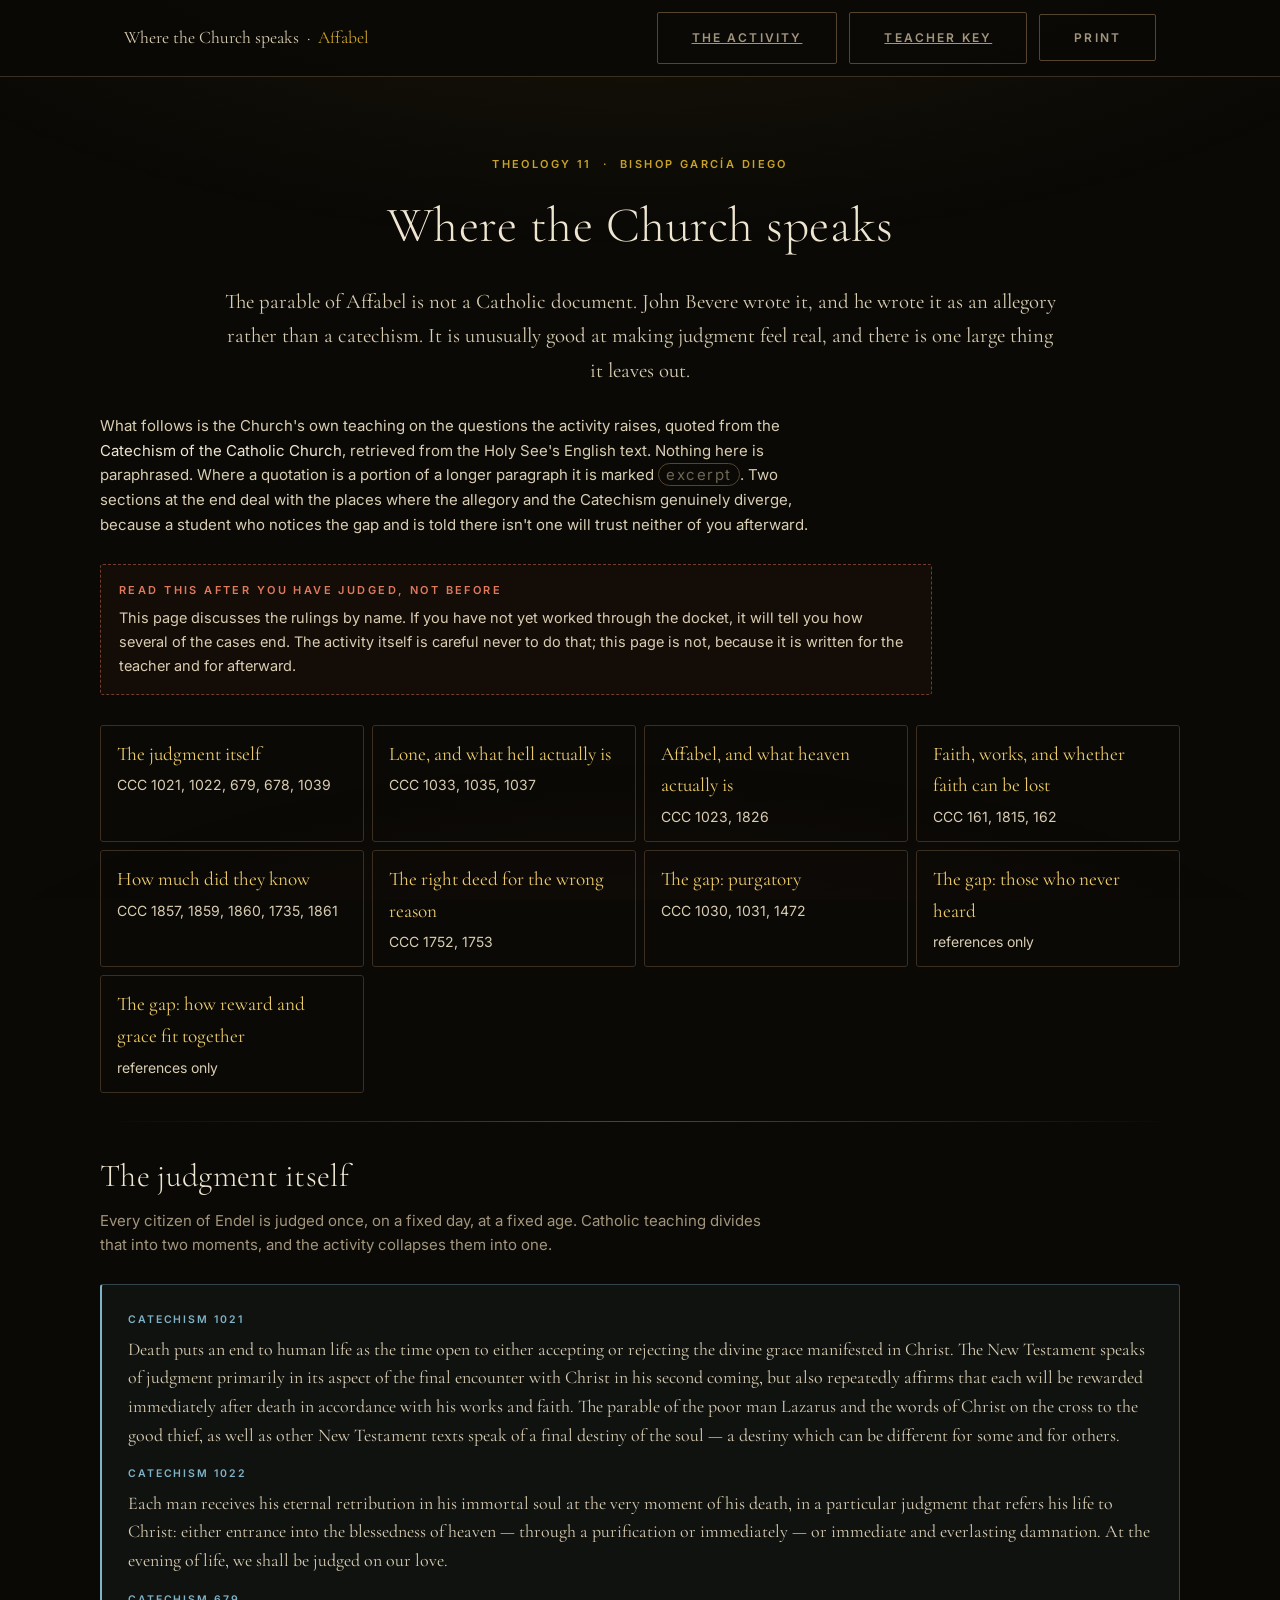
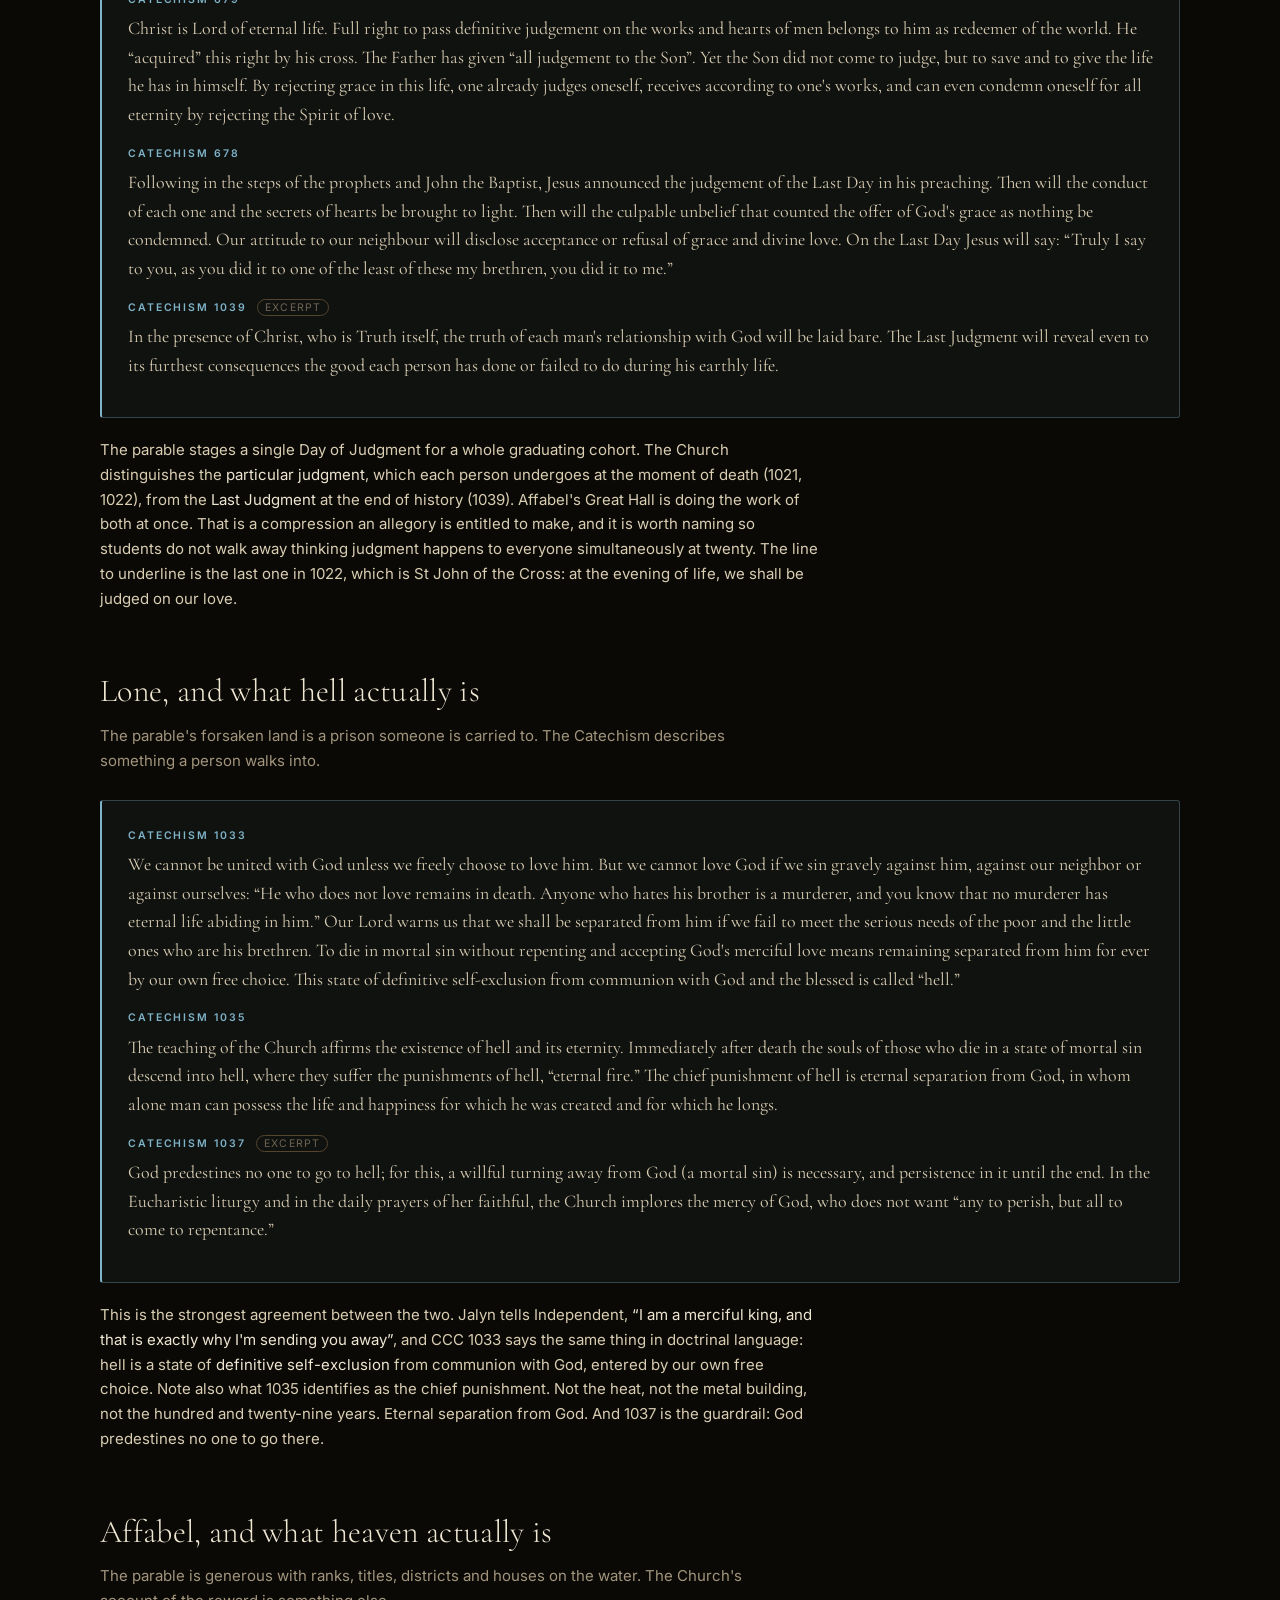
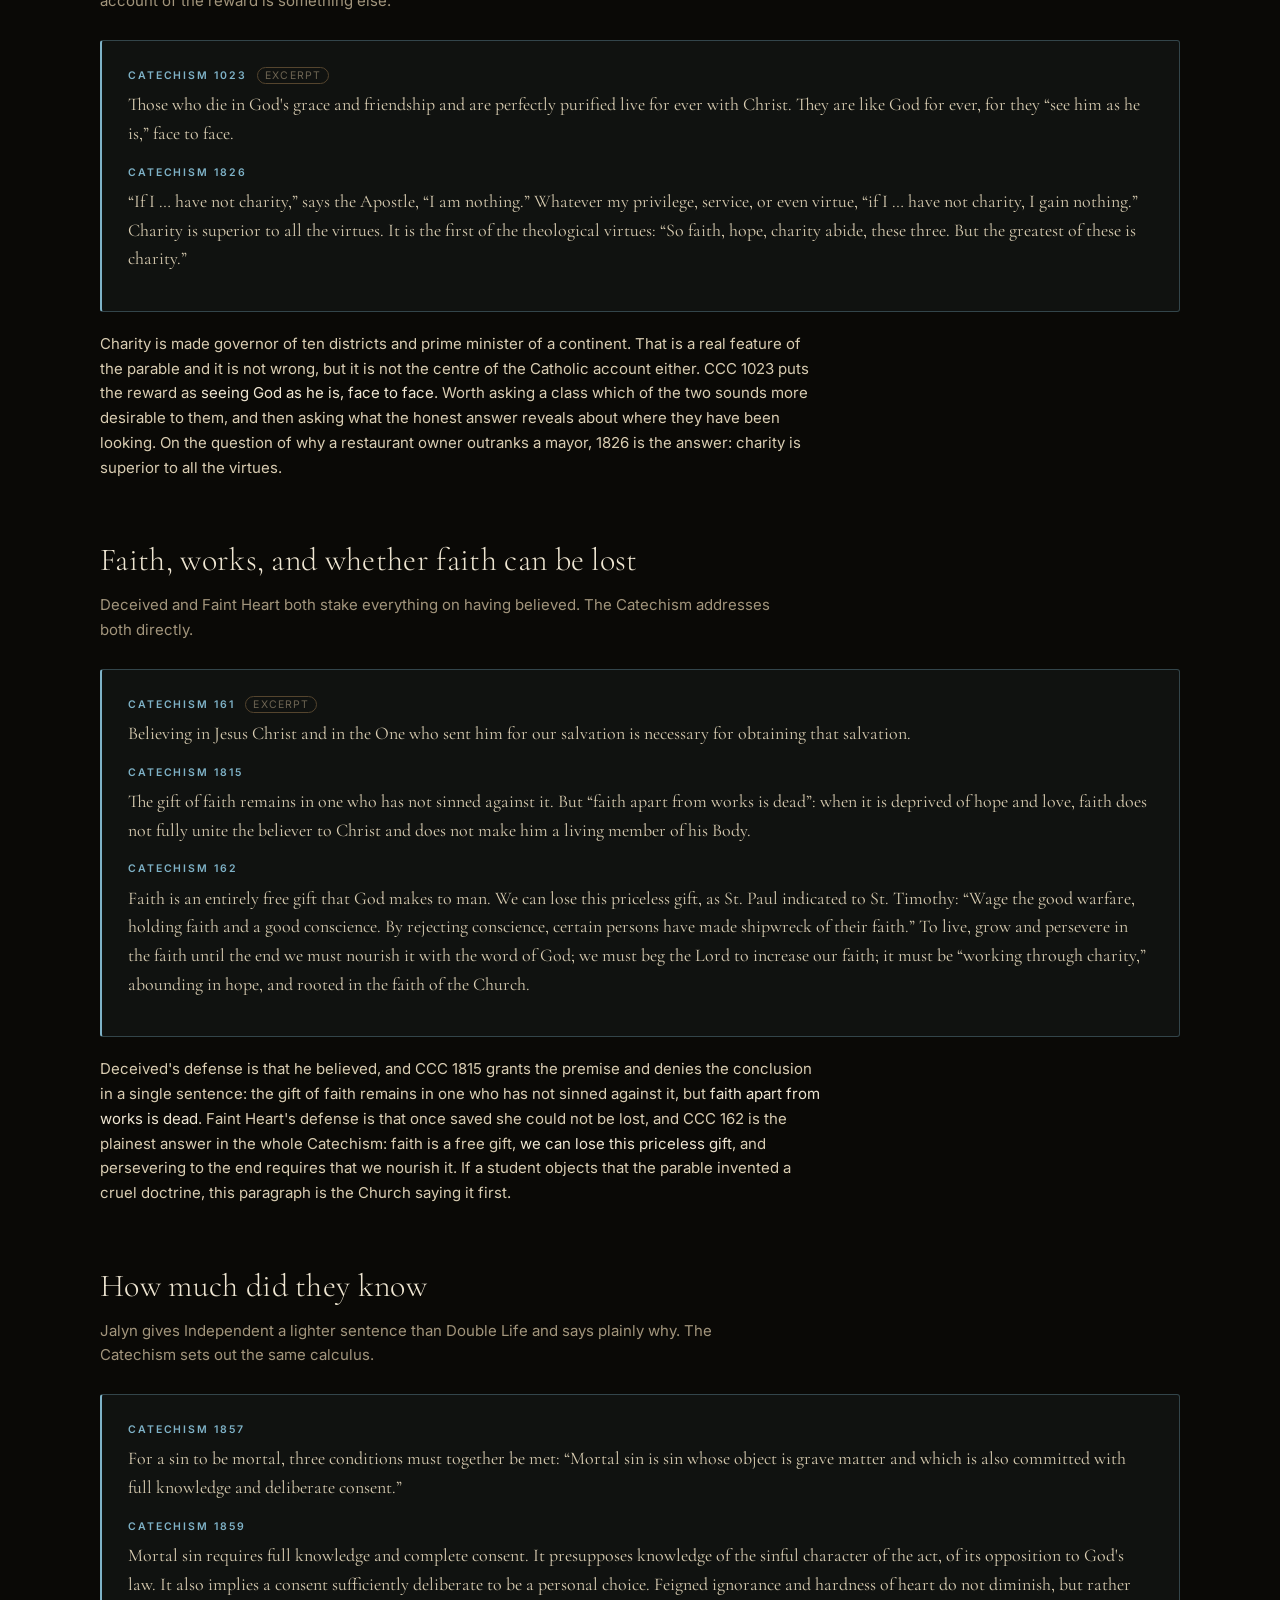
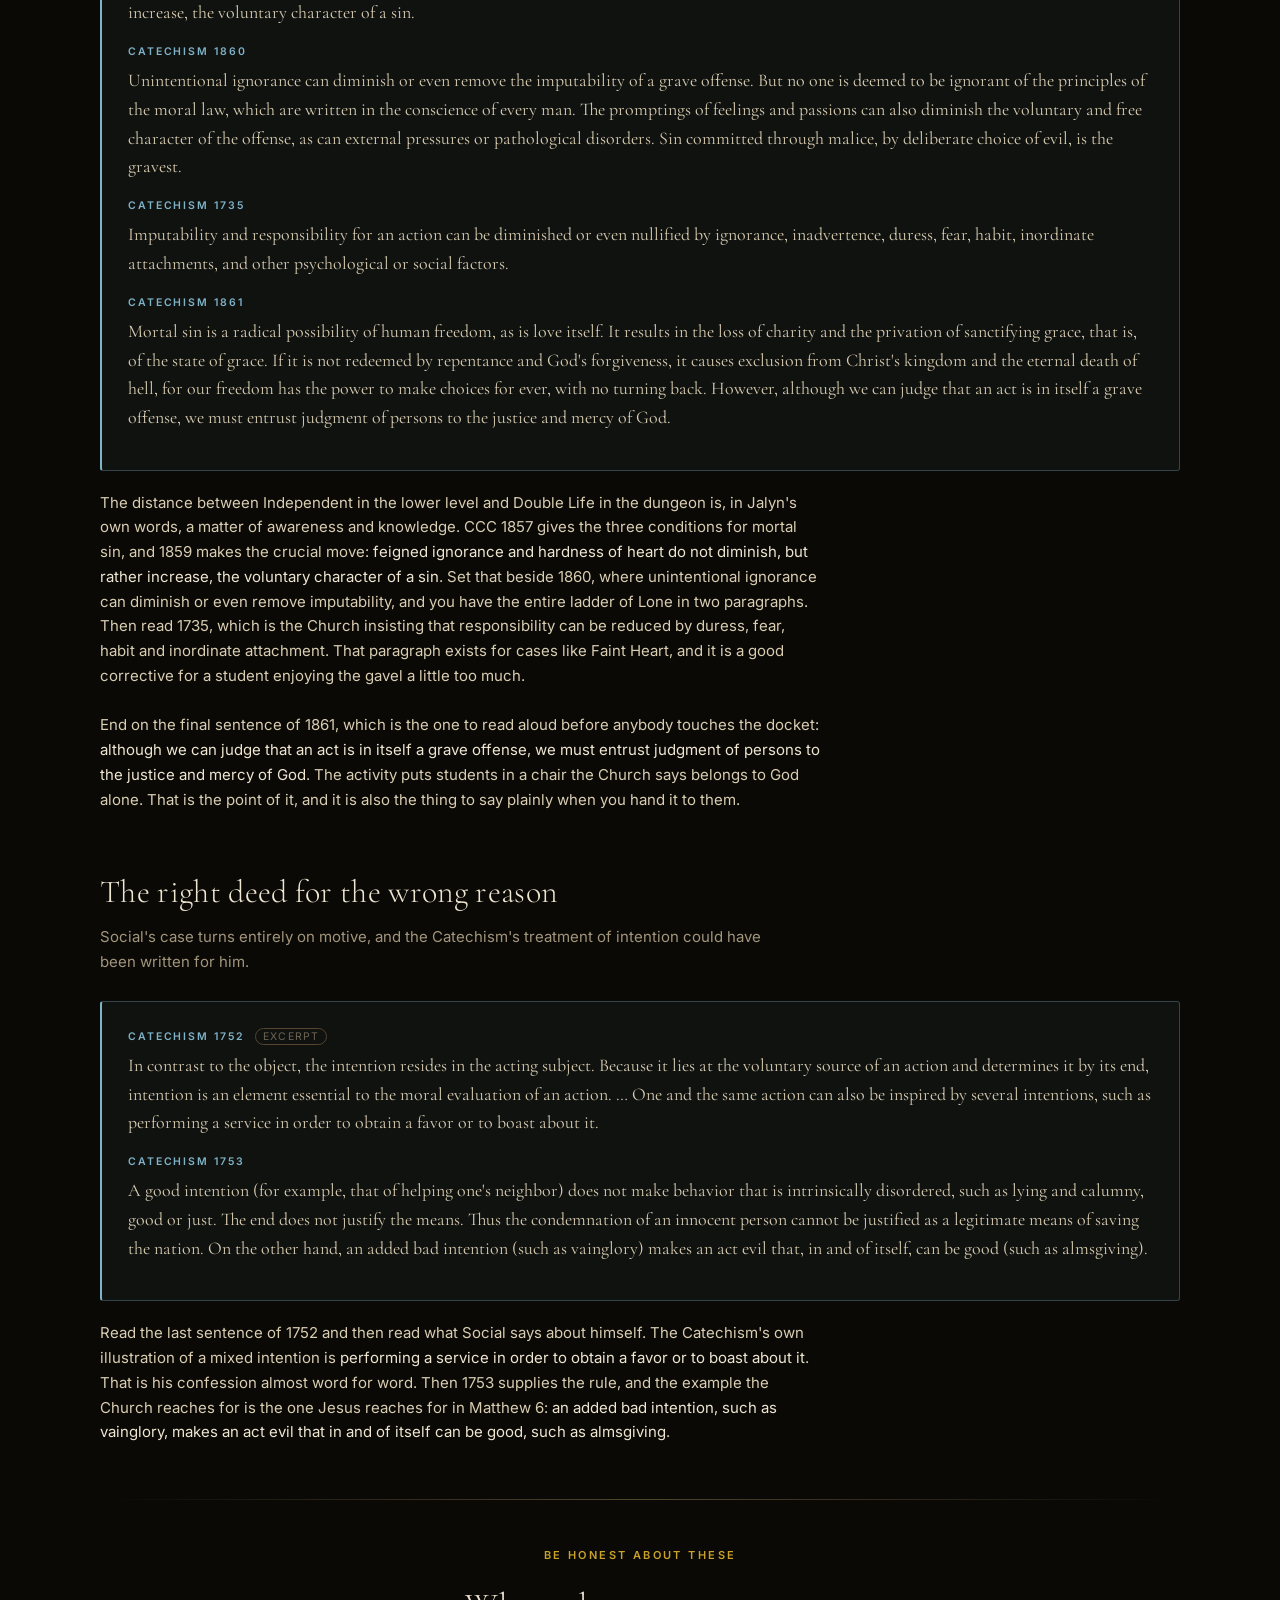
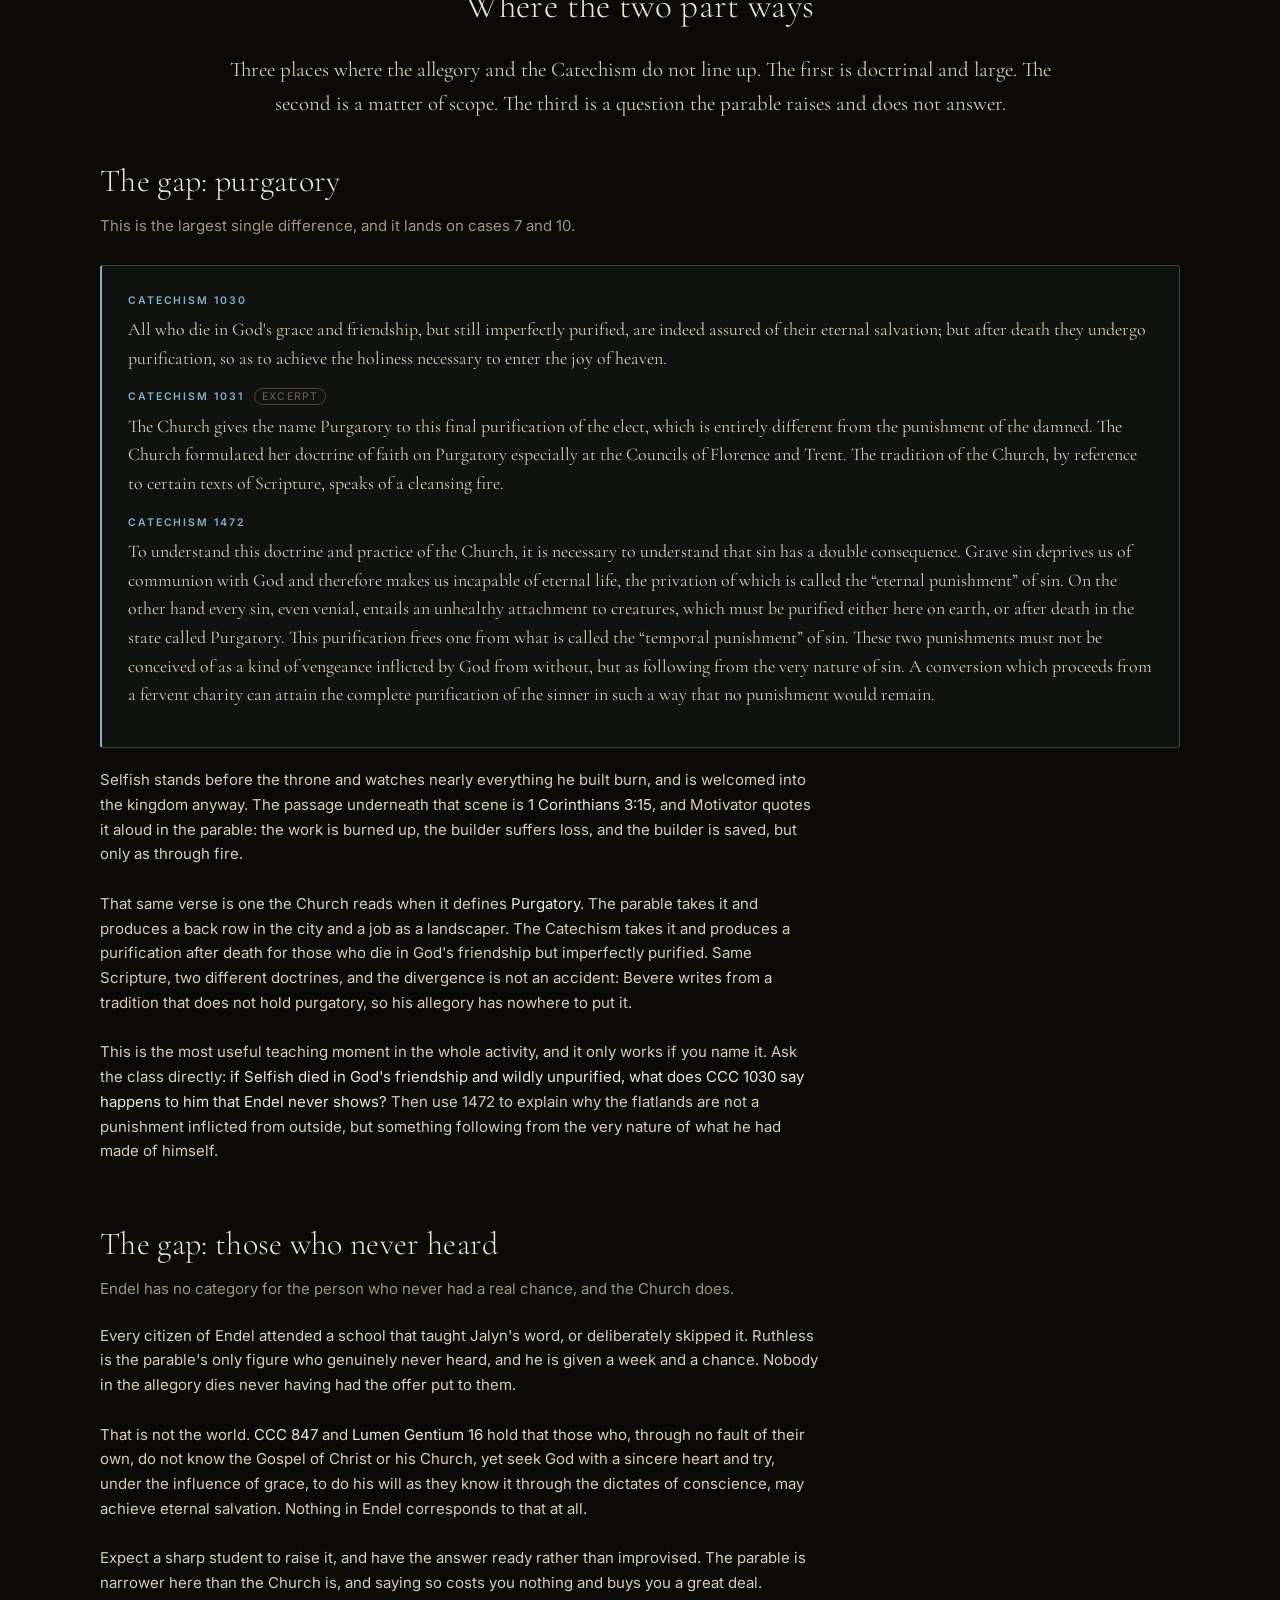
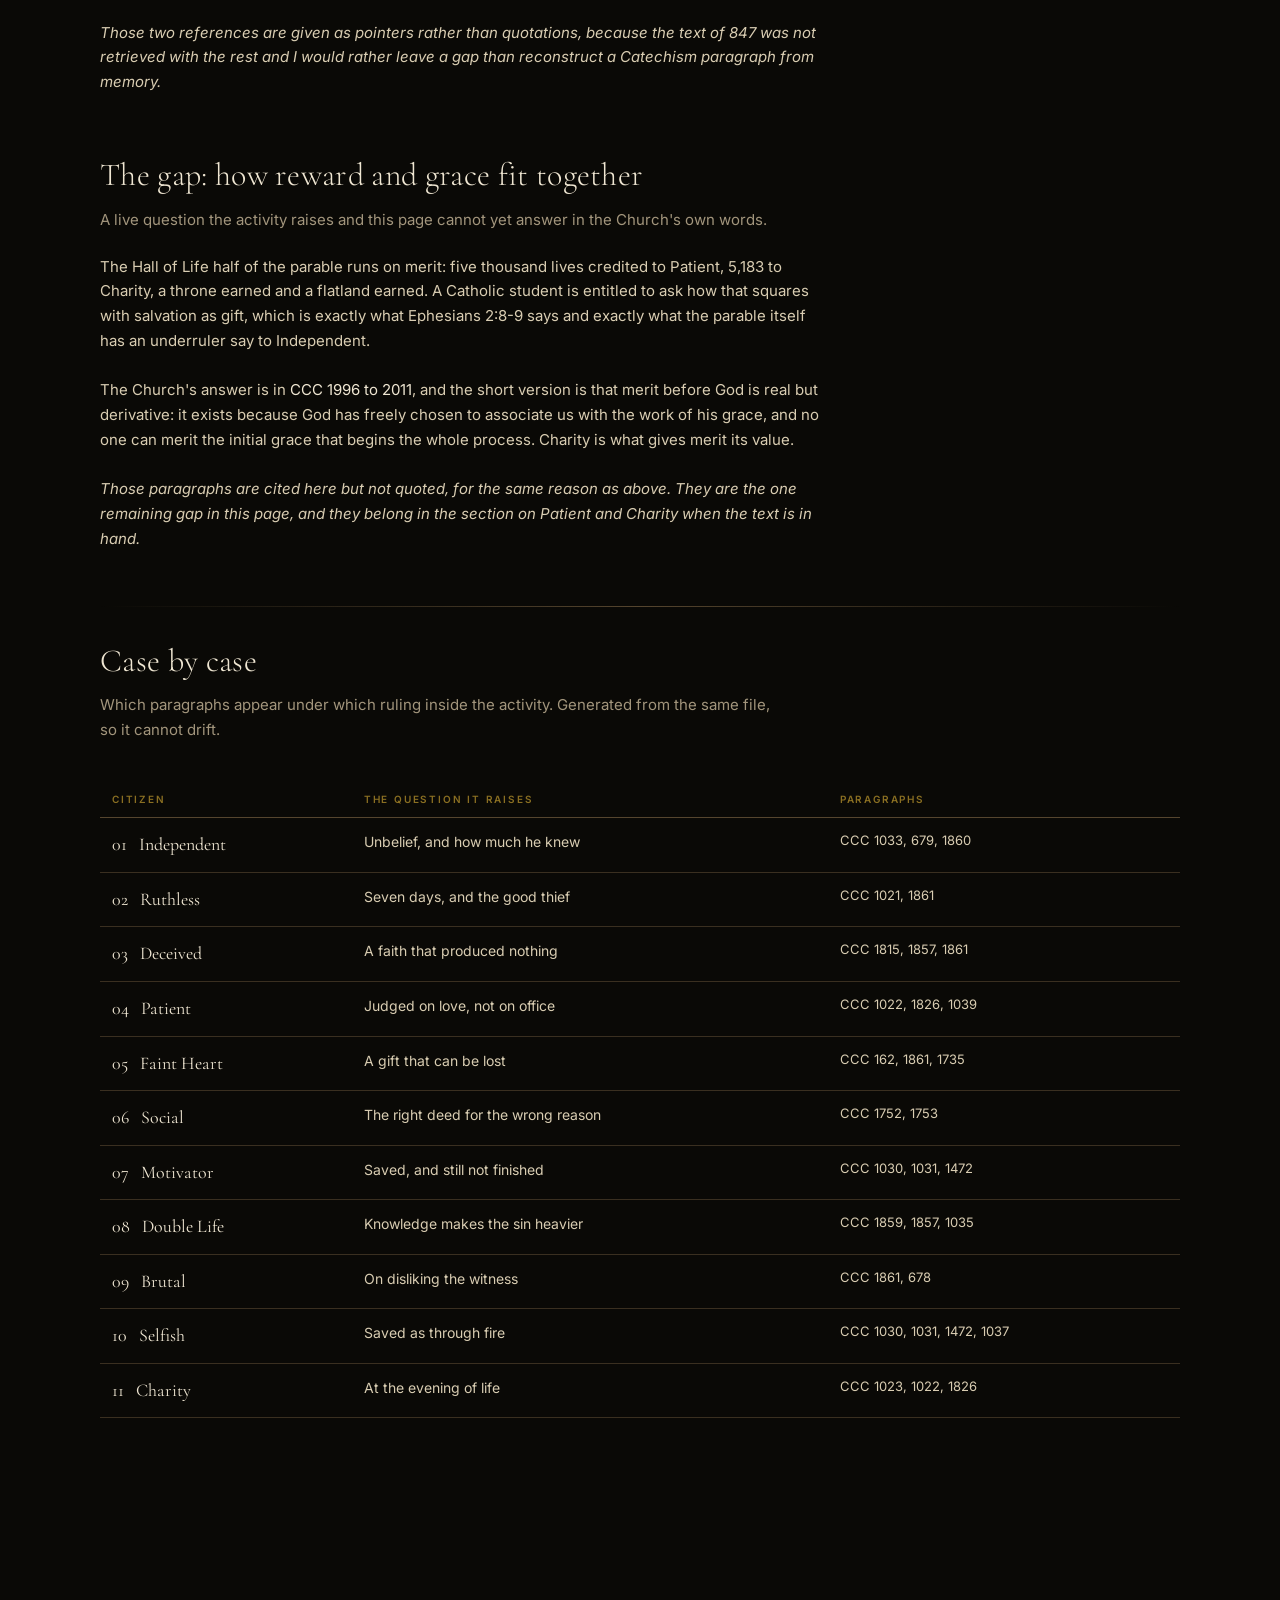
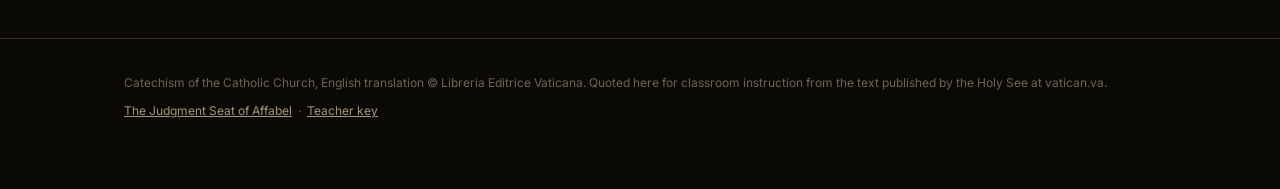
==== catechism.html @ 3813467d "Add the Catechism apparatus, close every forward leak, and cut each text pool to what governs the ca" ====
<!DOCTYPE html>
<html lang="en">
<head>
<meta charset="utf-8">
<meta name="viewport" content="width=device-width, initial-scale=1">
<title>Where the Church Speaks · Affabel</title>
<meta name="description" content="The Catechism of the Catholic Church alongside the parable of the Kingdom of Affabel, including the places where the two do not line up.">
<meta name="color-scheme" content="dark">
<link rel="preconnect" href="https://fonts.googleapis.com">
<link rel="preconnect" href="https://fonts.gstatic.com" crossorigin>
<link href="https://fonts.googleapis.com/css2?family=Cormorant+Garamond:ital,wght@0,300;0,400;0,500;1,300;1,400&family=Inter:wght@400;600&display=swap" rel="stylesheet">
<link rel="stylesheet" href="assets/styles.css">
<link rel="icon" href="data:image/svg+xml,<svg xmlns='http://www.w3.org/2000/svg' viewBox='0 0 100 100'><text y='.9em' font-size='90'>&#9878;</text></svg>">
<style>
  .screen { display: block; }
  .doc { margin-bottom: 54px; scroll-margin-top: 96px; }
  .doc > h3 { font-size: 2rem; margin: 0 0 6px; }
  .doc > .sub { color: var(--muted); font-size: 15px; margin: 0 0 22px; max-width: 46em; }
  .toc { display: grid; gap: 8px; grid-template-columns: repeat(auto-fit, minmax(230px, 1fr)); margin: 30px 0 0; }
  .toc a { display: block; padding: 13px 16px; border: 1px solid var(--edge); border-radius: 3px;
    color: var(--parchment-2); text-decoration: none; font-size: 14px; transition: border-color .2s, color .2s; }
  .toc a:hover { border-color: var(--gold-dim); color: var(--parchment); }
  .toc a b { display: block; font-family: var(--serif); font-size: 1.2rem; font-weight: 400;
    color: var(--gold-lit); margin-bottom: 3px; }
  .gloss { font-size: 15px; color: var(--parchment-2); max-width: 48em; margin: 0 0 18px; }
  .gloss b { color: var(--parchment); font-weight: 400; }
  .maps { width:100%; border-collapse: collapse; margin-top: 16px; font-size: 14px; }
  .maps th { text-align:left; font-size:10px; letter-spacing:.18em; text-transform:uppercase;
    color: var(--gold-dim); font-weight:600; padding:10px 12px; border-bottom:1px solid var(--edge-2); }
  .maps td { padding:12px; border-bottom:1px solid var(--edge); color:var(--parchment-2); vertical-align:top; }
  .maps td:first-child { font-family:var(--serif); font-size:1.12rem; color:var(--parchment); white-space:nowrap; }
  @media print {
    .topbar, .toc { display:none !important; }
    .ccc, .ccc-tension, .maps td, .maps th { border-color:#999 !important; background:#fff !important; }
    .ccc-para p, .ccc-note, .gloss, .maps td, h2, h3, .doc > h3 { color:#000 !important; }
  }
</style>
</head>
<body>

<section class="screen active">
  <div class="topbar"><div class="wrap">
    <span class="topbar-title">Where the Church speaks &nbsp;·&nbsp; <b>Affabel</b></span>
    <div class="btn-row">
      <a class="btn btn-ghost" href="index.html">The activity</a>
      <a class="btn btn-ghost" href="teacher.html">Teacher key</a>
      <button class="btn btn-ghost" onclick="window.print()">Print</button>
    </div>
  </div></div>

  <div class="wrap pad">

    <div class="section-head">
      <span class="eyebrow">Theology 11 &nbsp;·&nbsp; Bishop García Diego</span>
      <h2>Where the Church speaks</h2>
    </div>

    <p class="lede">
      The parable of Affabel is not a Catholic document. John Bevere wrote it, and he wrote it
      as an allegory rather than a catechism. It is unusually good at making judgment feel real,
      and there is one large thing it leaves out.
    </p>

    <p class="gloss" style="margin-top:26px">
      What follows is the Church's own teaching on the questions the activity raises, quoted
      from the <b>Catechism of the Catholic Church</b>, retrieved from the Holy See's English
      text. Nothing here is paraphrased. Where a quotation is a portion of a longer paragraph it
      is marked <span class="ccc-ex" style="margin:0">excerpt</span>. Two sections at the end deal
      with the places where the allegory and the Catechism genuinely diverge, because a student
      who notices the gap and is told there isn't one will trust neither of you afterward.
    </p>

    <div class="ccc-tension" style="margin:26px 0 0;max-width:52em">
      <span class="eyebrow">Read this after you have judged, not before</span>
      <p>This page discusses the rulings by name. If you have not yet worked through the docket,
      it will tell you how several of the cases end. The activity itself is careful never to do
      that; this page is not, because it is written for the teacher and for afterward.</p>
    </div>

    <div class="toc" id="toc"></div>

    <hr class="rule">
    <div id="body"></div>

  </div>
</section>

<footer class="foot">
  <div class="wrap">
    <p>Catechism of the Catholic Church, English translation &copy; Libreria Editrice Vaticana.
       Quoted here for classroom instruction from the text published by the Holy See at vatican.va.</p>
    <p><a href="index.html">The Judgment Seat of Affabel</a> &nbsp;·&nbsp; <a href="teacher.html">Teacher key</a></p>
  </div>
</footer>

<script src="assets/data.js"></script>
<script src="assets/cases.js"></script>
<script src="assets/magisterium.js"></script>
<script>
(function () {

  const SECTIONS = [
    { id: "judgment", title: "The judgment itself",
      sub: "Every citizen of Endel is judged once, on a fixed day, at a fixed age. Catholic teaching divides that into two moments, and the activity collapses them into one.",
      cites: ["1021", "1022", "679", "678", "1039"],
      gloss: "The parable stages a single Day of Judgment for a whole graduating cohort. The Church distinguishes the <b>particular judgment</b>, which each person undergoes at the moment of death (1021, 1022), from the <b>Last Judgment</b> at the end of history (1039). Affabel's Great Hall is doing the work of both at once. That is a compression an allegory is entitled to make, and it is worth naming so students do not walk away thinking judgment happens to everyone simultaneously at twenty. The line to underline is the last one in 1022, which is St John of the Cross: at the evening of life, we shall be judged on our love." },

    { id: "hell", title: "Lone, and what hell actually is",
      sub: "The parable's forsaken land is a prison someone is carried to. The Catechism describes something a person walks into.",
      cites: ["1033", "1035", "1037"],
      gloss: "This is the strongest agreement between the two. Jalyn tells Independent, <b>“I am a merciful king, and that is exactly why I'm sending you away”</b>, and CCC 1033 says the same thing in doctrinal language: hell is a state of <b>definitive self-exclusion</b> from communion with God, entered by our own free choice. Note also what 1035 identifies as the chief punishment. Not the heat, not the metal building, not the hundred and twenty-nine years. Eternal separation from God. And 1037 is the guardrail: God predestines no one to go there." },

    { id: "heaven", title: "Affabel, and what heaven actually is",
      sub: "The parable is generous with ranks, titles, districts and houses on the water. The Church's account of the reward is something else.",
      cites: ["1023", "1826"],
      gloss: "Charity is made governor of ten districts and prime minister of a continent. That is a real feature of the parable and it is not wrong, but it is not the centre of the Catholic account either. CCC 1023 puts the reward as <b>seeing God as he is, face to face</b>. Worth asking a class which of the two sounds more desirable to them, and then asking what the honest answer reveals about where they have been looking. On the question of why a restaurant owner outranks a mayor, 1826 is the answer: charity is superior to all the virtues." },

    { id: "faith", title: "Faith, works, and whether faith can be lost",
      sub: "Deceived and Faint Heart both stake everything on having believed. The Catechism addresses both directly.",
      cites: ["161", "1815", "162"],
      gloss: "Deceived's defense is that he believed, and CCC 1815 grants the premise and denies the conclusion in a single sentence: the gift of faith remains in one who has not sinned against it, but <b>faith apart from works is dead</b>. Faint Heart's defense is that once saved she could not be lost, and CCC 162 is the plainest answer in the whole Catechism: faith is a free gift, <b>we can lose this priceless gift</b>, and persevering to the end requires that we nourish it. If a student objects that the parable invented a cruel doctrine, this paragraph is the Church saying it first." },

    { id: "culpability", title: "How much did they know",
      sub: "Jalyn gives Independent a lighter sentence than Double Life and says plainly why. The Catechism sets out the same calculus.",
      cites: ["1857", "1859", "1860", "1735", "1861"],
      gloss: "The distance between Independent in the lower level and Double Life in the dungeon is, in Jalyn's own words, a matter of awareness and knowledge. CCC 1857 gives the three conditions for mortal sin, and 1859 makes the crucial move: <b>feigned ignorance and hardness of heart do not diminish, but rather increase, the voluntary character of a sin</b>. Set that beside 1860, where unintentional ignorance can diminish or even remove imputability, and you have the entire ladder of Lone in two paragraphs. Then read 1735, which is the Church insisting that responsibility can be reduced by duress, fear, habit and inordinate attachment. That paragraph exists for cases like Faint Heart, and it is a good corrective for a student enjoying the gavel a little too much.<br><br>End on the final sentence of 1861, which is the one to read aloud before anybody touches the docket: <b>although we can judge that an act is in itself a grave offense, we must entrust judgment of persons to the justice and mercy of God</b>. The activity puts students in a chair the Church says belongs to God alone. That is the point of it, and it is also the thing to say plainly when you hand it to them." },

    { id: "motive", title: "The right deed for the wrong reason",
      sub: "Social's case turns entirely on motive, and the Catechism's treatment of intention could have been written for him.",
      cites: ["1752", "1753"],
      gloss: "Read the last sentence of 1752 and then read what Social says about himself. The Catechism's own illustration of a mixed intention is <b>performing a service in order to obtain a favor or to boast about it</b>. That is his confession almost word for word. Then 1753 supplies the rule, and the example the Church reaches for is the one Jesus reaches for in Matthew 6: <b>an added bad intention, such as vainglory, makes an act evil that in and of itself can be good, such as almsgiving</b>." }
  ];

  const GAPS = [
    { id: "purgatory", title: "The gap: purgatory",
      sub: "This is the largest single difference, and it lands on cases 7 and 10.",
      cites: ["1030", "1031", "1472"],
      gloss: "Selfish stands before the throne and watches nearly everything he built burn, and is welcomed into the kingdom anyway. The passage underneath that scene is <b>1 Corinthians 3:15</b>, and Motivator quotes it aloud in the parable: the work is burned up, the builder suffers loss, and the builder is saved, but only as through fire.<br><br>That same verse is one the Church reads when it defines <b>Purgatory</b>. The parable takes it and produces a back row in the city and a job as a landscaper. The Catechism takes it and produces a purification after death for those who die in God's friendship but imperfectly purified. Same Scripture, two different doctrines, and the divergence is not an accident: Bevere writes from a tradition that does not hold purgatory, so his allegory has nowhere to put it.<br><br>This is the most useful teaching moment in the whole activity, and it only works if you name it. Ask the class directly: <b>if Selfish died in God's friendship and wildly unpurified, what does CCC 1030 say happens to him that Endel never shows?</b> Then use 1472 to explain why the flatlands are not a punishment inflicted from outside, but something following from the very nature of what he had made of himself." },

    { id: "ignorance", title: "The gap: those who never heard",
      sub: "Endel has no category for the person who never had a real chance, and the Church does.",
      cites: [],
      gloss: "Every citizen of Endel attended a school that taught Jalyn's word, or deliberately skipped it. Ruthless is the parable's only figure who genuinely never heard, and he is given a week and a chance. Nobody in the allegory dies never having had the offer put to them.<br><br>That is not the world. <b>CCC 847</b> and <b>Lumen Gentium 16</b> hold that those who, through no fault of their own, do not know the Gospel of Christ or his Church, yet seek God with a sincere heart and try, under the influence of grace, to do his will as they know it through the dictates of conscience, may achieve eternal salvation. Nothing in Endel corresponds to that at all.<br><br>Expect a sharp student to raise it, and have the answer ready rather than improvised. The parable is narrower here than the Church is, and saying so costs you nothing and buys you a great deal.<br><br><i>Those two references are given as pointers rather than quotations, because the text of 847 was not retrieved with the rest and I would rather leave a gap than reconstruct a Catechism paragraph from memory.</i>" },

    { id: "merit", title: "The gap: how reward and grace fit together",
      sub: "A live question the activity raises and this page cannot yet answer in the Church's own words.",
      cites: [],
      gloss: "The Hall of Life half of the parable runs on merit: five thousand lives credited to Patient, 5,183 to Charity, a throne earned and a flatland earned. A Catholic student is entitled to ask how that squares with salvation as gift, which is exactly what Ephesians 2:8-9 says and exactly what the parable itself has an underruler say to Independent.<br><br>The Church's answer is in <b>CCC 1996 to 2011</b>, and the short version is that merit before God is real but derivative: it exists because God has freely chosen to associate us with the work of his grace, and no one can merit the initial grace that begins the whole process. Charity is what gives merit its value.<br><br><i>Those paragraphs are cited here but not quoted, for the same reason as above. They are the one remaining gap in this page, and they belong in the section on Patient and Charity when the text is in hand.</i>" }
  ];

  function render(list) {
    return list.map(sec => {
      const paras = sec.cites.map(n => {
        const p = CCC[n];
        if (!p) return "";
        return `<div class="ccc-para">
          <div class="ccc-ref">Catechism ${n}${p.excerpt ? ' <span class="ccc-ex">excerpt</span>' : ""}</div>
          <p>${p.text}</p>
        </div>`;
      }).join("");
      return `<div class="doc" id="${sec.id}">
        <h3>${sec.title}</h3>
        <p class="sub">${sec.sub}</p>
        ${paras ? `<div class="ccc">${paras}</div>` : ""}
        <p class="gloss" style="margin-top:20px">${sec.gloss}</p>
      </div>`;
    }).join("");
  }

  const ALL = SECTIONS.concat(GAPS);
  document.getElementById("body").innerHTML =
    render(SECTIONS) +
    `<hr class="rule">
     <div class="section-head" style="margin:40px 0 10px">
       <span class="eyebrow">Be honest about these</span>
       <h2 style="font-size:2.2rem">Where the two part ways</h2>
     </div>
     <p class="lede" style="margin-bottom:34px">Three places where the allegory and the Catechism do not line up. The first is doctrinal and large. The second is a matter of scope. The third is a question the parable raises and does not answer.</p>` +
    render(GAPS);

  document.getElementById("toc").innerHTML = ALL.map(s =>
    `<a href="#${s.id}"><b>${s.title}</b>${s.cites.length ? "CCC " + s.cites.join(", ") : "references only"}</a>`
  ).join("");

  /* a short map from each case to its paragraphs, generated from the same file the activity uses */
  const rows = CASES.map((c, i) => {
    const a = CASE_CCC[c.id];
    if (!a) return "";
    return `<tr>
      <td>${String(i + 1).padStart(2, "0")} &nbsp; ${c.name}</td>
      <td>${a.heading}</td>
      <td style="font-size:13px">CCC ${a.cites.join(", ")}</td>
    </tr>`;
  }).join("");

  document.getElementById("body").insertAdjacentHTML("beforeend", `
    <hr class="rule">
    <div class="doc" id="bycase">
      <h3>Case by case</h3>
      <p class="sub">Which paragraphs appear under which ruling inside the activity. Generated from the same file, so it cannot drift.</p>
      <div class="table-scroll">
        <table class="maps">
          <thead><tr><th>Citizen</th><th>The question it raises</th><th>Paragraphs</th></tr></thead>
          <tbody>${rows}</tbody>
        </table>
      </div>
    </div>`);
})();
</script>
</body>
</html>
---- assets/styles.css ----
/* The Judgment Seat of Affabel */

:root {
  --ink:        #0a0906;
  --ink-2:      #12100b;
  --panel:      #191510;
  --panel-2:    #221c14;
  --edge:       #3a2f20;
  --edge-2:     #55452e;

  --gold:       #c9a227;
  --gold-lit:   #eccb6a;
  --gold-dim:   #8a6f22;

  --parchment:  #efe6d2;
  --parchment-2:#d9cdb2;
  --muted:      #a2957c;
  --faint:      #6e6553;

  --affabel:    #7fb3c8;
  --affabel-lit:#b8dcea;
  --lone:       #b4442e;
  --lone-lit:   #e07a5f;

  --serif: "Cormorant Garamond", "EB Garamond", Garamond, "Times New Roman", serif;
  --sans:  "Inter", -apple-system, BlinkMacSystemFont, "Segoe UI", Roboto, sans-serif;

  --maxw: 1080px;
}

* { box-sizing: border-box; }

html { scroll-behavior: smooth; }

body {
  margin: 0;
  background: var(--ink);
  color: var(--parchment);
  font-family: var(--sans);
  font-size: 16px;
  line-height: 1.65;
  -webkit-font-smoothing: antialiased;
  overflow-x: hidden;
}

body::before {
  content: "";
  position: fixed;
  inset: 0;
  pointer-events: none;
  z-index: 0;
  background:
    radial-gradient(ellipse 120% 80% at 50% -20%, rgba(201,162,39,.10), transparent 60%),
    radial-gradient(ellipse 100% 60% at 50% 120%, rgba(180,68,46,.07), transparent 60%);
}

img { max-width: 100%; display: block; }

/* ---------- type ---------- */

h1, h2, h3, .display { font-family: var(--serif); font-weight: 300; letter-spacing: .01em; }

.eyebrow {
  font-family: var(--sans);
  font-size: 11px;
  font-weight: 600;
  letter-spacing: .22em;
  text-transform: uppercase;
  color: var(--gold);
}

.rule {
  height: 1px;
  border: 0;
  margin: 28px 0;
  background: linear-gradient(90deg, transparent, var(--edge-2), transparent);
}

.rule-short { width: 72px; margin: 20px 0; background: var(--gold-dim); }

/* ---------- layout ---------- */

.screen { display: none; position: relative; z-index: 1; }
.screen.active { display: block; animation: rise .5s ease both; }

@keyframes rise {
  from { opacity: 0; transform: translateY(14px); }
  to   { opacity: 1; transform: none; }
}

.wrap { max-width: var(--maxw); margin: 0 auto; padding: 0 24px; }
.wrap-narrow { max-width: 720px; margin: 0 auto; padding: 0 24px; }

/* ---------- title screen ---------- */

/* #title needs display:grid, but an ID selector outranks .screen{display:none},
   so the grid must be scoped to the active state or the title never hides. */
#title { min-height: 100vh; place-items: center; text-align: center; }
#title.active { display: grid; }

.hero-art {
  position: fixed;
  inset: 0;
  z-index: -1;
  opacity: 0;
  transition: opacity .6s ease;
  pointer-events: none;
  background-size: cover;
  background-position: center 40%;
  filter: saturate(.85) contrast(1.05);
}

/* The hero painting belongs to the title screen only. Everywhere else it
   muddies the text it sits behind. */
body.on-title .hero-art { opacity: .46; }

.hero-art::after {
  content: "";
  position: absolute;
  inset: 0;
  background: linear-gradient(180deg, rgba(10,9,6,.72) 0%, rgba(10,9,6,.55) 40%, rgba(10,9,6,.95) 100%);
}

.title-inner { padding: 80px 24px; max-width: 780px; }

.title-inner h1 {
  font-size: clamp(2.6rem, 8vw, 5.2rem);
  line-height: .98;
  margin: 18px 0 6px;
  color: var(--parchment);
  text-shadow: 0 2px 40px rgba(0,0,0,.8);
}

.title-inner h1 em {
  display: block;
  font-style: normal;
  font-size: .46em;
  letter-spacing: .3em;
  text-transform: uppercase;
  color: var(--gold);
  margin-bottom: .5em;
}

.title-verse {
  font-family: var(--serif);
  font-size: clamp(1.05rem, 2.4vw, 1.4rem);
  font-style: italic;
  color: var(--parchment-2);
  max-width: 34em;
  margin: 32px auto 6px;
}

.title-cite {
  font-size: 11px;
  letter-spacing: .2em;
  text-transform: uppercase;
  color: var(--gold-dim);
}

.namebox { margin: 44px auto 0; max-width: 420px; }

.namebox label {
  display: block;
  font-size: 11px;
  letter-spacing: .2em;
  text-transform: uppercase;
  color: var(--muted);
  margin-bottom: 10px;
}

input[type="text"] {
  width: 100%;
  background: rgba(0,0,0,.45);
  border: 1px solid var(--edge-2);
  border-radius: 2px;
  color: var(--parchment);
  font-family: var(--serif);
  font-size: 1.25rem;
  padding: 12px 16px;
  text-align: center;
  transition: border-color .2s;
}

input[type="text"]:focus { outline: none; border-color: var(--gold); }

/* ---------- buttons ---------- */

.btn {
  display: inline-block;
  font-family: var(--sans);
  font-size: 12px;
  font-weight: 600;
  letter-spacing: .18em;
  text-transform: uppercase;
  padding: 15px 34px;
  border: 1px solid var(--gold-dim);
  border-radius: 2px;
  background: transparent;
  color: var(--gold-lit);
  cursor: pointer;
  transition: background .25s, border-color .25s, color .25s, transform .1s;
}

.btn:hover { background: rgba(201,162,39,.13); border-color: var(--gold); color: #fff; }
.btn:active { transform: translateY(1px); }
.btn:disabled { opacity: .3; cursor: not-allowed; }

.btn-solid { background: var(--gold); border-color: var(--gold); color: #17130a; }
.btn-solid:hover { background: var(--gold-lit); color: #17130a; }

.btn-ghost { border-color: var(--edge-2); color: var(--muted); }
.btn-ghost:hover { border-color: var(--muted); color: var(--parchment); background: rgba(255,255,255,.04); }

.btn-row { display: flex; gap: 12px; flex-wrap: wrap; align-items: center; }

/* ---------- briefing ---------- */

.pad { padding: 72px 0 96px; }

.section-head { text-align: center; margin-bottom: 8px; }
.section-head h2 { font-size: clamp(2rem, 5vw, 3.1rem); margin: 10px 0 0; }
.lede { font-family: var(--serif); font-size: 1.3rem; color: var(--parchment-2); text-align: center; max-width: 40em; margin: 18px auto 0; }

.law-grid { display: grid; gap: 18px; margin: 44px 0; grid-template-columns: repeat(auto-fit, minmax(280px, 1fr)); }

.law {
  border: 1px solid var(--edge);
  border-radius: 3px;
  background: linear-gradient(180deg, var(--panel), var(--ink-2));
  padding: 26px 24px;
}

.law h3 { margin: 12px 0 8px; font-size: 1.55rem; color: var(--gold-lit); }
.law p  { margin: 0; color: var(--parchment-2); font-size: 15px; }

.law-affabel { border-color: rgba(127,179,200,.35); }
.law-affabel h3 { color: var(--affabel-lit); }
.law-lone { border-color: rgba(180,68,46,.4); }
.law-lone h3 { color: var(--lone-lit); }

.tierlist { list-style: none; padding: 0; margin: 16px 0 0; }
.tierlist li { padding: 9px 0; border-top: 1px solid var(--edge); font-size: 14px; color: var(--parchment-2); }
.tierlist li strong { display: block; color: var(--parchment); font-family: var(--serif); font-size: 1.1rem; font-weight: 500; }

.scroll-quote {
  border-left: 2px solid var(--gold-dim);
  padding: 4px 0 4px 24px;
  margin: 30px 0;
  font-family: var(--serif);
  font-size: 1.22rem;
  font-style: italic;
  color: var(--parchment-2);
}
.scroll-quote cite {
  display: block;
  margin-top: 10px;
  font-family: var(--sans);
  font-style: normal;
  font-size: 11px;
  letter-spacing: .18em;
  text-transform: uppercase;
  color: var(--gold-dim);
}

/* ---------- docket ---------- */

.docket-grid { display: grid; gap: 14px; grid-template-columns: repeat(auto-fill, minmax(210px, 1fr)); margin-top: 40px; }

.docket-card {
  position: relative;
  border: 1px solid var(--edge);
  border-radius: 3px;
  overflow: hidden;
  background: var(--panel);
  cursor: pointer;
  transition: border-color .25s, transform .25s;
  text-align: left;
  padding: 0;
  color: inherit;
  font: inherit;
  display: block;
  width: 100%;
}

.docket-card:hover { border-color: var(--gold-dim); transform: translateY(-3px); }
.docket-card[disabled] { cursor: not-allowed; opacity: .38; }
.docket-card[disabled]:hover { transform: none; border-color: var(--edge); }

.docket-thumb { aspect-ratio: 1 / 1; background: #0e0c08 center/cover; filter: grayscale(.55) contrast(1.05); transition: filter .3s; }
.docket-card:hover .docket-thumb { filter: grayscale(0) contrast(1.05); }

.docket-body { padding: 14px 16px 16px; }
.docket-num { font-size: 10px; letter-spacing: .2em; color: var(--gold-dim); }
.docket-name { font-family: var(--serif); font-size: 1.4rem; margin: 2px 0 2px; }
.docket-trade { font-size: 12px; color: var(--faint); }

.docket-mark {
  position: absolute; top: 10px; right: 10px;
  width: 26px; height: 26px; border-radius: 50%;
  display: grid; place-items: center;
  font-size: 13px; font-weight: 700;
  background: rgba(10,9,6,.85);
  border: 1px solid var(--edge-2);
}
.mark-hit  { border-color: var(--gold); color: var(--gold-lit); }
.mark-miss { border-color: var(--lone); color: var(--lone-lit); }

.progress-line { display: flex; align-items: center; gap: 14px; justify-content: center; margin-top: 26px; flex-wrap: wrap; }
.progress-track { flex: 1 1 220px; max-width: 340px; height: 2px; background: var(--edge); position: relative; }
.progress-fill { position: absolute; inset: 0 auto 0 0; background: var(--gold); transition: width .5s; }
.progress-text { font-size: 11px; letter-spacing: .18em; text-transform: uppercase; color: var(--muted); }

/* ---------- case ---------- */

#case .wrap { padding-top: 40px; padding-bottom: 90px; }

.case-head { display: flex; justify-content: space-between; align-items: baseline; gap: 20px; flex-wrap: wrap; margin-bottom: 28px; }

.case-portrait {
  width: 100%;
  aspect-ratio: 16 / 9;
  background: #0e0c08 center 30%/cover;
  border: 1px solid var(--edge);
  border-radius: 3px;
  position: relative;
}
.case-portrait::after {
  content: "";
  position: absolute; inset: 0;
  background: linear-gradient(180deg, transparent 45%, rgba(10,9,6,.9) 100%);
}

.art-credit { font-size: 10.5px; color: var(--faint); letter-spacing: .06em; margin-top: 8px; text-align: right; }

.case-name { font-size: clamp(2.2rem, 6vw, 3.4rem); margin: 0; line-height: 1; }
.case-trade { font-size: 12px; letter-spacing: .2em; text-transform: uppercase; color: var(--gold-dim); margin-top: 8px; }

.phase { margin-top: 44px; scroll-margin-top: 96px; }
.phase[hidden] { display: none; }

.phase-label { display: flex; align-items: center; gap: 14px; margin-bottom: 18px; }
.phase-label .n {
  width: 26px; height: 26px; flex: none;
  border: 1px solid var(--gold-dim); border-radius: 50%;
  display: grid; place-items: center;
  font-size: 11px; color: var(--gold);
}
.phase-label h3 { margin: 0; font-size: 1.5rem; }

.evidence { list-style: none; padding: 0; margin: 0; }
.evidence li {
  padding: 13px 0 13px 26px;
  border-top: 1px solid var(--edge);
  position: relative;
  color: var(--parchment-2);
  font-size: 15px;
}
.evidence li::before {
  content: "";
  position: absolute; left: 2px; top: 21px;
  width: 5px; height: 5px; border-radius: 50%;
  background: var(--gold-dim);
}
.evidence li:last-child { border-bottom: 1px solid var(--edge); }

.plea { border: 1px solid var(--edge); border-left: 2px solid var(--edge-2); border-radius: 3px; background: var(--ink-2); padding: 22px 26px; }
.plea p {
  font-family: var(--serif);
  font-size: 1.24rem;
  font-style: italic;
  color: var(--parchment);
  margin: 0 0 12px;
}
.plea p:last-child { margin-bottom: 0; }
.plea p::before { content: "\201C"; }
.plea p::after  { content: "\201D"; }

/* ---------- choices ---------- */

.choices { display: grid; gap: 12px; }
.choices-2 { grid-template-columns: repeat(auto-fit, minmax(260px, 1fr)); }

.choice {
  text-align: left;
  border: 1px solid var(--edge-2);
  border-radius: 3px;
  background: linear-gradient(180deg, var(--panel), var(--ink-2));
  color: var(--parchment);
  padding: 20px 22px;
  cursor: pointer;
  font: inherit;
  transition: border-color .2s, background .2s, transform .1s;
}
.choice:hover { border-color: var(--gold); background: linear-gradient(180deg, var(--panel-2), var(--panel)); }
.choice:active { transform: translateY(1px); }
.choice strong { display: block; font-family: var(--serif); font-size: 1.45rem; font-weight: 400; margin-bottom: 5px; }
.choice span { font-size: 13.5px; color: var(--muted); line-height: 1.55; display: block; }

.choice-affabel { border-color: rgba(127,179,200,.4); }
.choice-affabel:hover { border-color: var(--affabel); background: rgba(127,179,200,.09); }
.choice-affabel strong { color: var(--affabel-lit); }
.choice-lone { border-color: rgba(180,68,46,.45); }
.choice-lone:hover { border-color: var(--lone); background: rgba(180,68,46,.1); }
.choice-lone strong { color: var(--lone-lit); }

.choice-verse strong { font-size: 1.05rem; letter-spacing: .14em; text-transform: uppercase; font-family: var(--sans); font-weight: 600; color: var(--gold); margin-bottom: 9px; }
.choice-verse span { font-family: var(--serif); font-size: 1.08rem; font-style: italic; color: var(--parchment-2); }

.choice.chosen { border-color: var(--gold); background: rgba(201,162,39,.1); }
.choice.correct { border-color: #6fa06a; background: rgba(111,160,106,.12); }
.choice.wrong { border-color: var(--lone); background: rgba(180,68,46,.12); }
.choice[disabled] { cursor: default; }
.choice[disabled]:hover { transform: none; }

.your-call { font-size: 11px; letter-spacing: .18em; text-transform: uppercase; color: var(--muted); margin-bottom: 12px; }

/* ---------- ruling ---------- */

.ruling { margin-top: 52px; scroll-margin-top: 96px; border: 1px solid var(--gold-dim); border-radius: 3px; overflow: hidden; }

.ruling-banner { padding: 26px 30px; text-align: center; }
.ruling-affabel { background: linear-gradient(180deg, rgba(127,179,200,.2), rgba(127,179,200,.05)); border-bottom: 1px solid rgba(127,179,200,.35); }
.ruling-lone    { background: linear-gradient(180deg, rgba(180,68,46,.22), rgba(180,68,46,.05)); border-bottom: 1px solid rgba(180,68,46,.4); }

.ruling-dest { font-family: var(--serif); font-size: clamp(1.9rem, 5vw, 2.8rem); margin: 6px 0 4px; line-height: 1.05; }
.ruling-station { font-size: 12px; letter-spacing: .18em; text-transform: uppercase; color: var(--parchment-2); }

.ruling-body { padding: 30px; background: var(--ink-2); }
.ruling-body h4 { font-family: var(--sans); font-size: 11px; letter-spacing: .2em; text-transform: uppercase; color: var(--gold); margin: 30px 0 10px; }
.ruling-body h4:first-child { margin-top: 0; }
.ruling-body p { color: var(--parchment-2); margin: 0 0 14px; }

.verdict-words {
  font-family: var(--serif);
  font-size: 1.3rem;
  font-style: italic;
  color: var(--parchment);
  border-left: 2px solid var(--gold-dim);
  padding-left: 22px;
  margin: 0 0 22px;
}

.scorechips { display: flex; gap: 10px; flex-wrap: wrap; margin-bottom: 4px; }
.chip {
  font-size: 11px; letter-spacing: .12em; text-transform: uppercase;
  padding: 6px 13px; border-radius: 100px; border: 1px solid var(--edge-2); color: var(--muted);
}
.chip-hit  { border-color: #6fa06a; color: #9ec99a; }
.chip-miss { border-color: var(--lone); color: var(--lone-lit); }
.chip-na   { border-color: var(--edge-2); color: var(--faint); }

.cited { display: flex; flex-wrap: wrap; gap: 8px; margin-top: 6px; }
.cited span { font-size: 12px; padding: 5px 11px; border: 1px solid var(--edge); border-radius: 2px; color: var(--parchment-2); }

.teachnote {
  margin-top: 26px; padding: 20px 22px;
  border: 1px dashed var(--edge-2); border-radius: 3px;
  background: rgba(201,162,39,.04);
}
.teachnote .eyebrow { display: block; margin-bottom: 8px; }
.teachnote p { margin: 0; font-size: 15px; color: var(--parchment-2); }

/* ---------- record ---------- */

.tally { display: grid; gap: 14px; grid-template-columns: repeat(auto-fit, minmax(158px, 1fr)); margin: 40px 0; }
.tally-cell { border: 1px solid var(--edge); border-radius: 3px; padding: 24px 20px; text-align: center; background: var(--panel); }
.tally-num { font-family: var(--serif); font-size: 3.2rem; line-height: 1; color: var(--gold-lit); }
.tally-lab { font-size: 11px; letter-spacing: .18em; text-transform: uppercase; color: var(--muted); margin-top: 8px; }
.tally-sub { font-size: 11px; color: var(--faint); margin-top: 7px; line-height: 1.4; }

.record-table { width: 100%; border-collapse: collapse; margin-top: 12px; font-size: 14px; }
.record-table th {
  text-align: left; font-size: 10px; letter-spacing: .18em; text-transform: uppercase;
  color: var(--gold-dim); font-weight: 600; padding: 10px 12px; border-bottom: 1px solid var(--edge-2);
}
.record-table td { padding: 12px; border-bottom: 1px solid var(--edge); color: var(--parchment-2); vertical-align: top; }
.record-table td:first-child { font-family: var(--serif); font-size: 1.15rem; color: var(--parchment); }
.tick { color: #9ec99a; font-weight: 700; }
.cross { color: var(--lone-lit); font-weight: 700; }
.dash { color: var(--faint); }

.table-scroll { overflow-x: auto; -webkit-overflow-scrolling: touch; }

.closing {
  margin-top: 64px; padding: 48px 40px;
  border: 1px solid var(--gold-dim); border-radius: 3px;
  background: linear-gradient(180deg, rgba(201,162,39,.07), transparent);
  text-align: center;
}
.closing h3 { font-size: clamp(1.7rem, 4vw, 2.4rem); margin: 0 0 18px; }
.closing .scroll-quote { border: 0; padding: 0; text-align: center; font-size: 1.35rem; }

/* ---------- footer ---------- */

.foot { border-top: 1px solid var(--edge); padding: 34px 0 60px; margin-top: 70px; }
.foot p { font-size: 12px; color: var(--faint); margin: 0 0 8px; }
.foot a { color: var(--muted); }

.topbar {
  position: sticky; top: 0; z-index: 20;
  background: rgba(10,9,6,.93);
  backdrop-filter: blur(8px);
  border-bottom: 1px solid var(--edge);
}
.topbar .wrap { display: flex; align-items: center; justify-content: space-between; gap: 16px; padding-top: 12px; padding-bottom: 12px; }
.topbar-title { font-family: var(--serif); font-size: 1.1rem; color: var(--parchment-2); }
.topbar-title b { color: var(--gold); font-weight: 400; }

/* ---------- print ---------- */

@media print {
  body { background: #fff; color: #000; }
  body::before, .hero-art, .topbar, .btn, .btn-row { display: none !important; }
  .screen { display: none !important; }
  .screen#record { display: block !important; }
  .tally-cell, .closing, .record-table td, .record-table th { border-color: #999 !important; background: #fff !important; }
  .tally-num, .closing h3, .record-table td:first-child { color: #000 !important; }
  .tally-lab, .record-table th { color: #444 !important; }
  .tick { color: #206020 !important; }
  .cross { color: #902010 !important; }
  a { color: #000 !important; }
}

@media (max-width: 640px) {
  .wrap, .wrap-narrow { padding: 0 18px; }
  .pad { padding: 48px 0 64px; }
  .ruling-body { padding: 22px 20px; }
  .closing { padding: 34px 22px; }
  .case-portrait { aspect-ratio: 4 / 3; }
}

@media (prefers-reduced-motion: reduce) {
  *, *::before, *::after { animation-duration: .001ms !important; transition-duration: .001ms !important; }
  html { scroll-behavior: auto; }
}


/* ---------- phase V: selecting texts ---------- */

.phase-hint {
  font-size: 13.5px;
  color: var(--faint);
  max-width: 46em;
  margin: -6px 0 18px;
}

.phase-foot {
  display: flex;
  align-items: center;
  justify-content: space-between;
  gap: 16px;
  flex-wrap: wrap;
  margin-top: 22px;
  padding-top: 20px;
  border-top: 1px solid var(--edge);
}

/* multi-select cards carry a tick box so it reads as "choose any", not "choose one" */
.choice.pickable { position: relative; padding-left: 58px; }

.tick-box {
  position: absolute;
  left: 22px;
  top: 22px;
  width: 20px;
  height: 20px;
  border: 1px solid var(--edge-2);
  border-radius: 2px;
  transition: background .2s, border-color .2s;
}

.choice.pickable:hover .tick-box { border-color: var(--gold); }

.choice.pickable.chosen { border-color: var(--gold); background: rgba(201,162,39,.09); }
.choice.pickable.chosen .tick-box { background: var(--gold); border-color: var(--gold); }
.choice.pickable.chosen .tick-box::after {
  content: "";
  position: absolute;
  left: 6px; top: 2px;
  width: 5px; height: 10px;
  border: solid #17130a;
  border-width: 0 2px 2px 0;
  transform: rotate(45deg);
}

.choice.locked { opacity: .55; }
.choice.locked.chosen { opacity: 1; }

/* ---------- phase VI: the reading ---------- */

.reading-block {
  border: 1px solid var(--edge);
  border-left: 2px solid var(--gold-dim);
  border-radius: 3px;
  background: var(--ink-2);
  padding: 24px 26px;
  margin-bottom: 16px;
}

.reading-head { display: flex; gap: 16px; align-items: flex-start; }

.reading-n {
  flex: none;
  width: 26px; height: 26px;
  border: 1px solid var(--gold-dim);
  border-radius: 50%;
  display: grid; place-items: center;
  font-size: 11px; color: var(--gold);
  margin-top: 3px;
}

.reading-ref {
  font-size: 11px;
  font-weight: 600;
  letter-spacing: .18em;
  text-transform: uppercase;
  color: var(--gold);
  margin-bottom: 7px;
}

.reading-text {
  font-family: var(--serif);
  font-size: 1.14rem;
  font-style: italic;
  color: var(--parchment-2);
  margin: 0;
}

.reading-block .your-call { margin: 22px 0 10px; }
.reading-opts { display: grid; gap: 9px; }

.choice-reason {
  font-family: var(--serif);
  font-size: 1.12rem;
  line-height: 1.5;
  padding: 15px 18px;
  color: var(--parchment-2);
}
.choice-reason:hover { color: var(--parchment); }
.choice-reason.chosen { border-color: var(--gold); background: rgba(201,162,39,.11); color: var(--parchment); }

/* ---------- the per-text breakdown at the reveal ---------- */

.tx-list { display: grid; gap: 12px; }

.tx {
  border: 1px solid var(--edge);
  border-left: 2px solid var(--edge-2);
  border-radius: 3px;
  padding: 18px 20px;
  background: rgba(0,0,0,.22);
}

.tx-hit   { border-left-color: #6fa06a; }
.tx-miss  { border-left-color: var(--gold); }
.tx-false { border-left-color: var(--lone); }
.tx-none  { opacity: .6; }

.tx-top {
  display: flex; align-items: baseline; justify-content: space-between;
  gap: 14px; flex-wrap: wrap; margin-bottom: 8px;
}
.tx-top strong {
  font-size: 11px; font-weight: 600; letter-spacing: .16em;
  text-transform: uppercase; color: var(--gold);
}
.tx-tag { font-size: 12px; color: var(--muted); }
.tx-hit   .tx-tag { color: #9ec99a; }
.tx-miss  .tx-tag { color: var(--gold-lit); }
.tx-false .tx-tag { color: var(--lone-lit); }

.tx-note { margin: 0; font-size: 14.5px; color: var(--parchment-2); }

.tx-yours {
  margin-top: 13px;
  padding: 11px 14px;
  border-radius: 2px;
  background: rgba(0,0,0,.3);
  border-left: 2px solid var(--edge-2);
}
.tx-yours p {
  margin: 5px 0 0;
  font-family: var(--serif);
  font-size: 1.05rem;
  font-style: italic;
  color: var(--parchment-2);
}
.tx-label {
  font-size: 10px; letter-spacing: .16em; text-transform: uppercase; color: var(--faint);
}
.tx-sound   { border-left-color: #6fa06a; }
.tx-sound   .tx-label { color: #9ec99a; }
.tx-unsound { border-left-color: var(--lone); }
.tx-unsound .tx-label { color: var(--lone-lit); }

@media (max-width: 640px) {
  .choice.pickable { padding-left: 50px; }
  .tick-box { left: 16px; }
  .reading-block { padding: 20px 18px; }
  .phase-foot { flex-direction: column; align-items: stretch; }
  .phase-foot .btn { width: 100%; }
}

@media print {
  .tx, .tx-yours, .reading-block { border-color: #999 !important; background: #fff !important; }
  .tx-note, .tx-yours p { color: #000 !important; }
}


/* the defendant's own account, and the sourcing note under it */

.plea-note {
  font-size: 12px;
  color: var(--faint);
  margin: 10px 2px 0;
  font-style: italic;
}

/* what they said once the ruling landed */
.plea-after {
  margin-top: 4px;
  border-left-color: var(--gold-dim);
  background: rgba(0,0,0,.25);
}
.plea-after p { font-size: 1.15rem; }


/* ---------- the Catechism panel ---------- */

.ccc {
  margin-top: 26px;
  padding: 26px 26px 22px;
  border: 1px solid rgba(127,179,200,.32);
  border-left: 2px solid var(--affabel);
  border-radius: 3px;
  background: rgba(127,179,200,.055);
}

.ccc-head { margin-bottom: 18px; }
.ccc-head .eyebrow { color: var(--affabel-lit); display: block; margin-bottom: 6px; }
.ccc-head h5 {
  font-family: var(--serif);
  font-weight: 400;
  font-size: 1.5rem;
  margin: 0;
  color: var(--parchment);
}

.ccc-para { margin-bottom: 16px; }
.ccc-ref {
  font-size: 10.5px;
  font-weight: 600;
  letter-spacing: .18em;
  text-transform: uppercase;
  color: var(--affabel);
  margin-bottom: 6px;
}
.ccc-ex {
  font-weight: 400;
  letter-spacing: .1em;
  color: var(--faint);
  border: 1px solid var(--edge-2);
  border-radius: 100px;
  padding: 1px 7px;
  margin-left: 6px;
}
.ccc-para p {
  margin: 0;
  font-family: var(--serif);
  font-size: 1.12rem;
  line-height: 1.6;
  color: var(--parchment-2);
}

.ccc-note {
  margin: 20px 0 0;
  padding-top: 18px;
  border-top: 1px solid rgba(127,179,200,.22);
  font-size: 15px;
  color: var(--parchment-2);
}

.ccc-tension {
  margin-top: 20px;
  padding: 16px 18px;
  border: 1px dashed rgba(224,122,95,.45);
  border-radius: 3px;
  background: rgba(180,68,46,.06);
}
.ccc-tension .eyebrow { color: var(--lone-lit); display: block; margin-bottom: 7px; }
.ccc-tension p { margin: 0; font-size: 14.5px; color: var(--parchment-2); }

@media (max-width: 640px) {
  .ccc { padding: 20px 18px 18px; }
}

@media print {
  .ccc, .ccc-tension { border-color: #999 !important; background: #fff !important; }
  .ccc-para p, .ccc-note, .ccc-tension p, .ccc-head h5 { color: #000 !important; }
  .ccc-ref { color: #333 !important; }
}
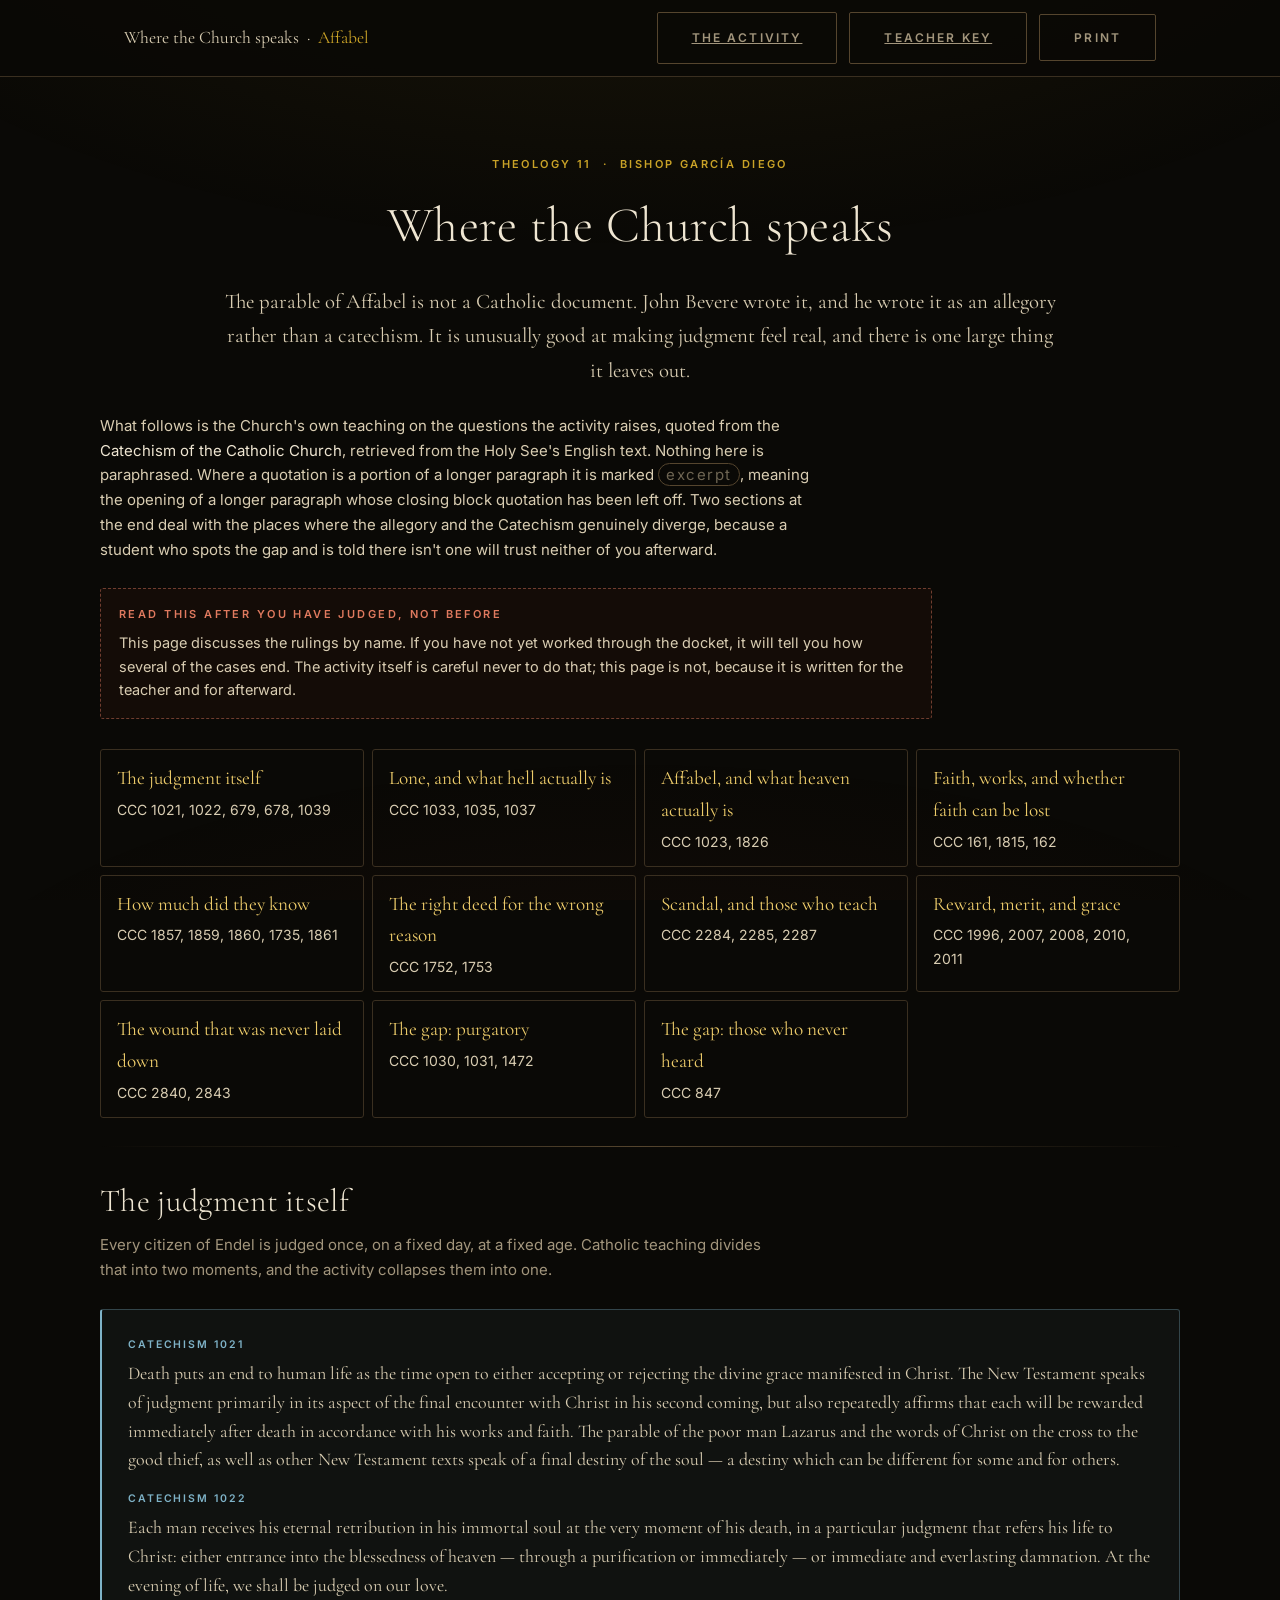
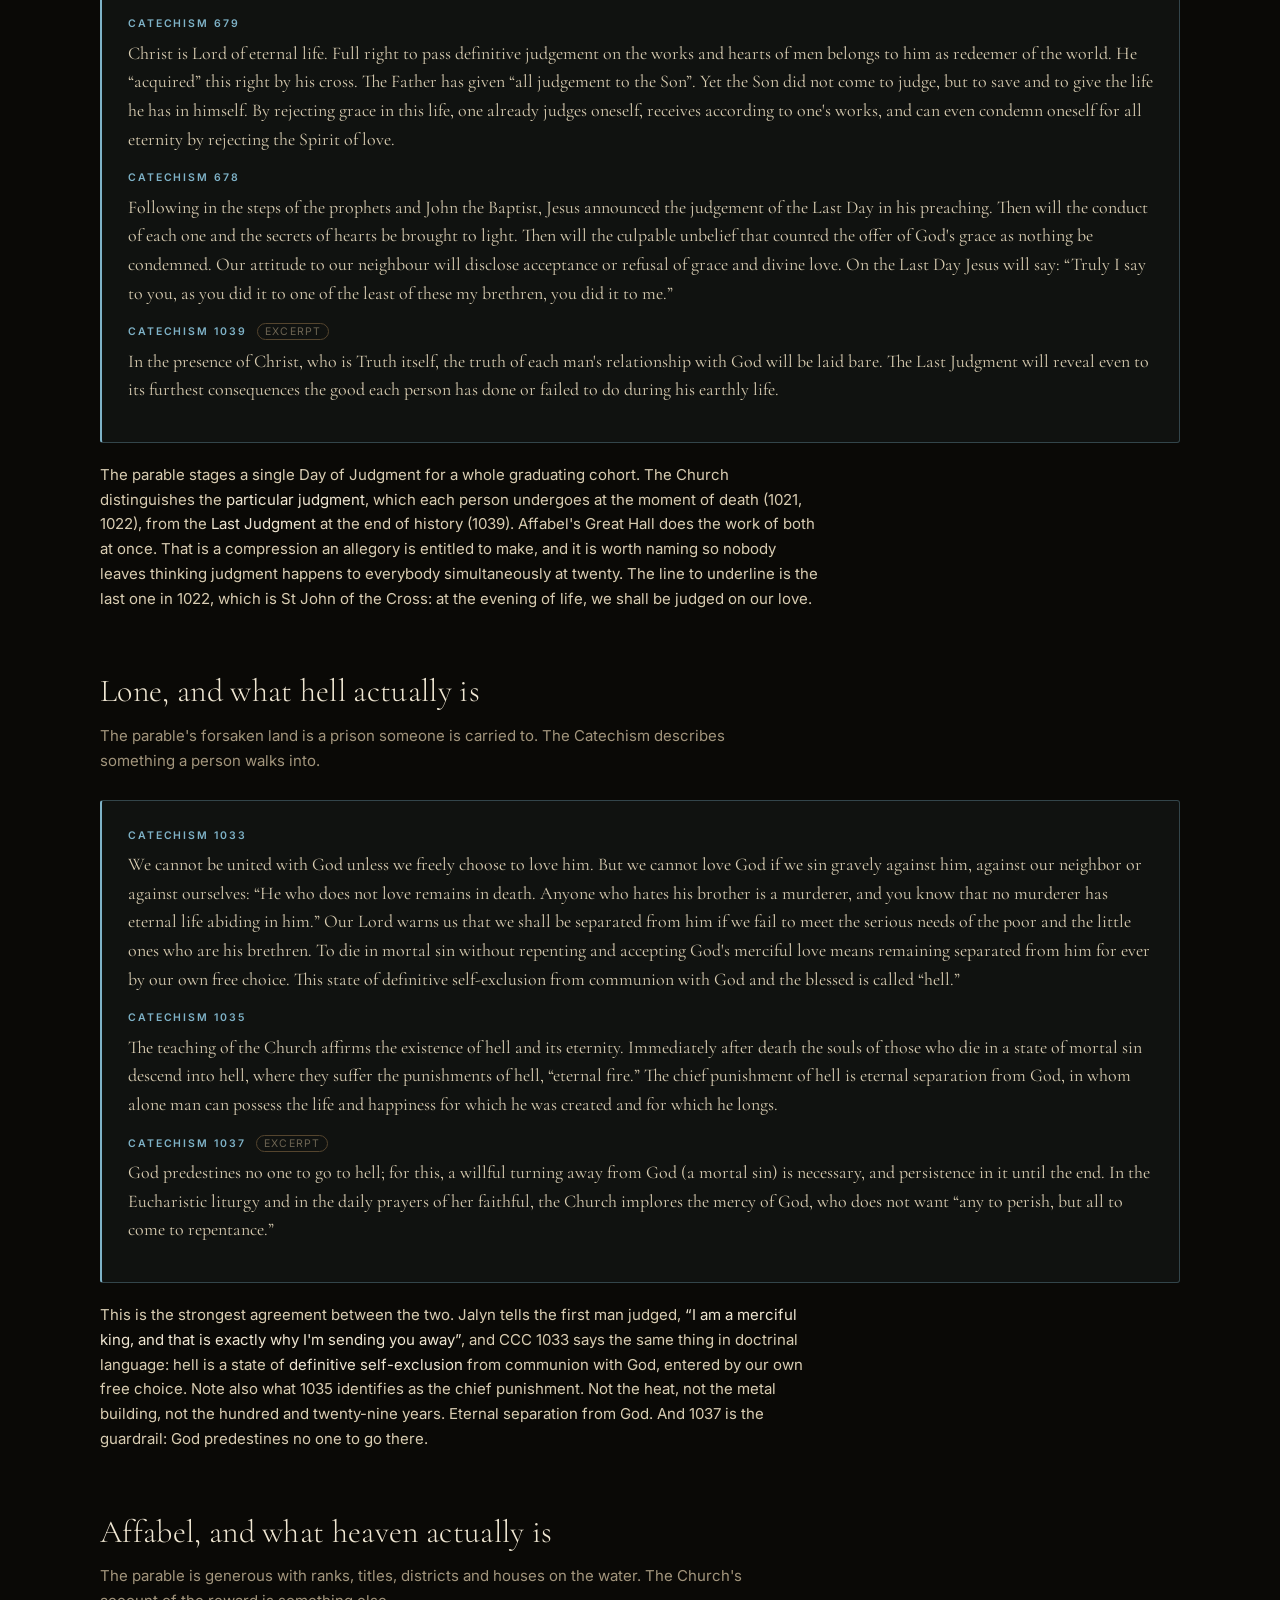
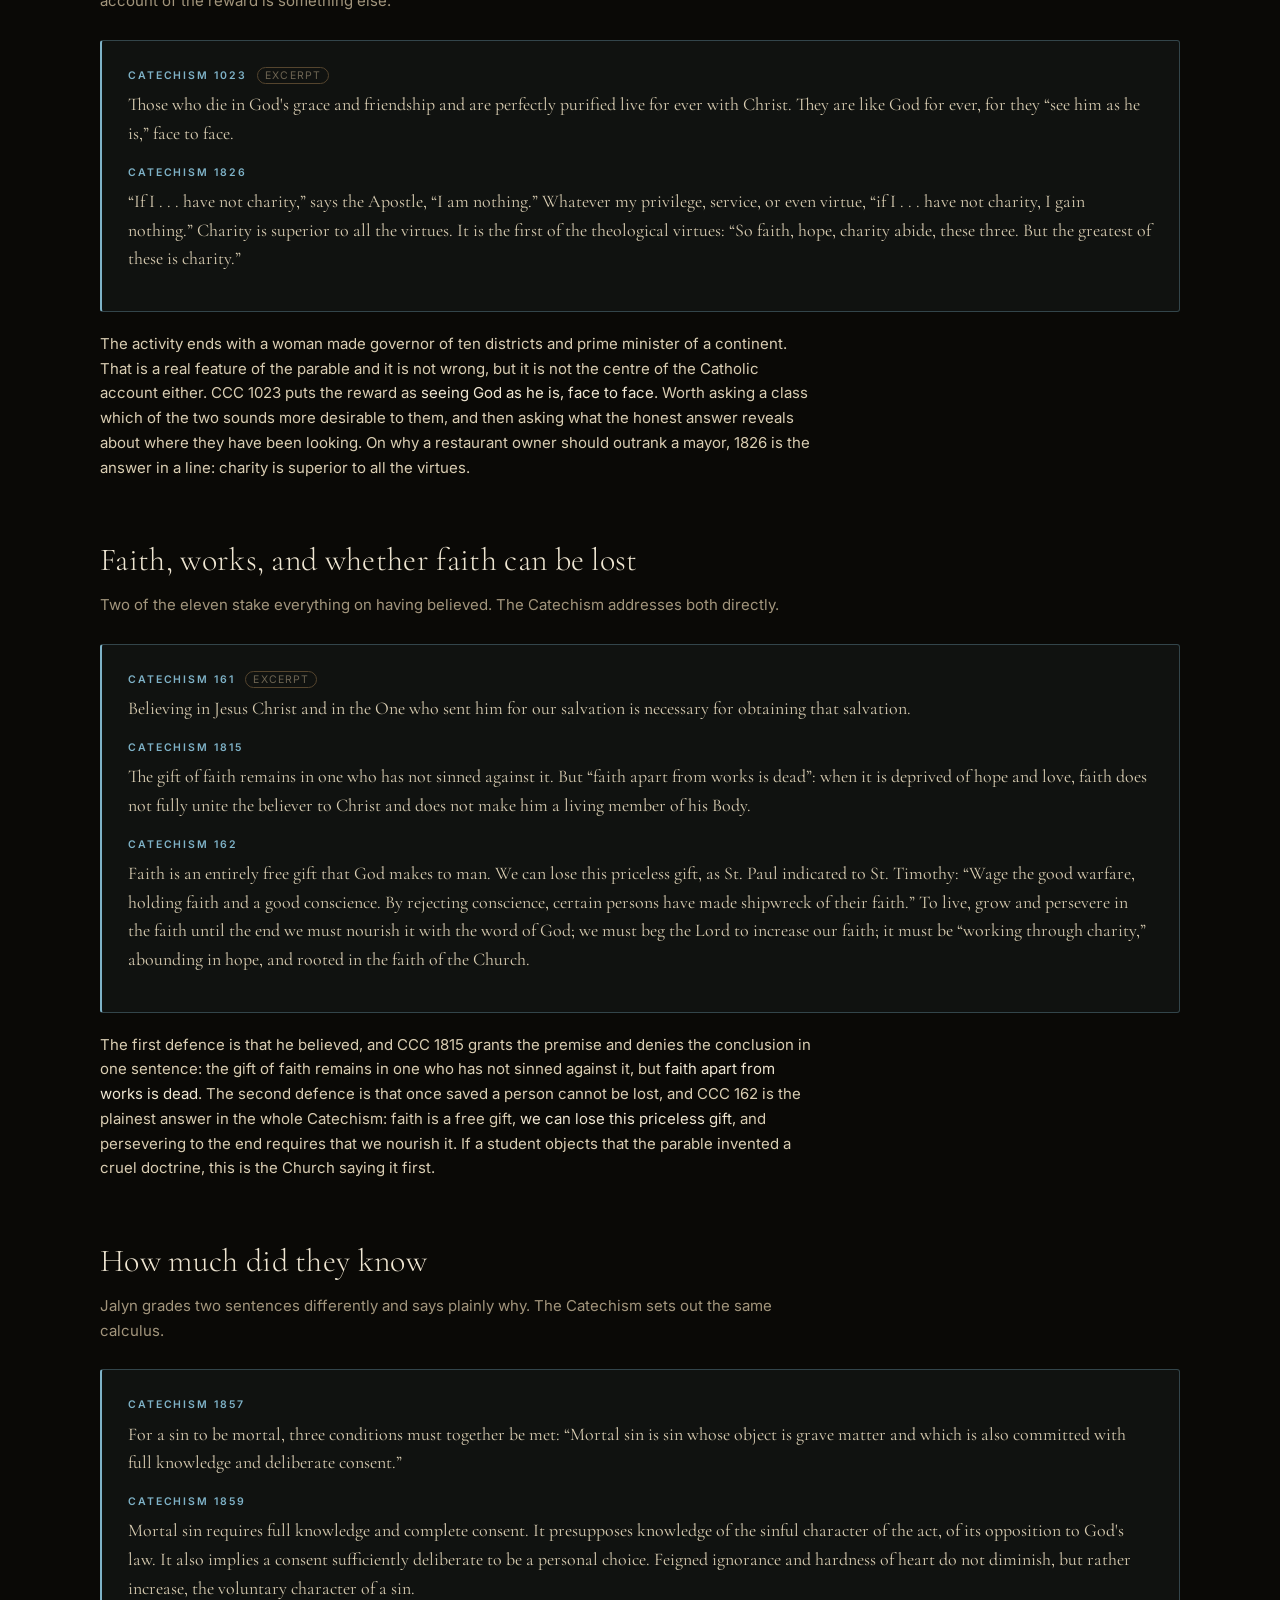
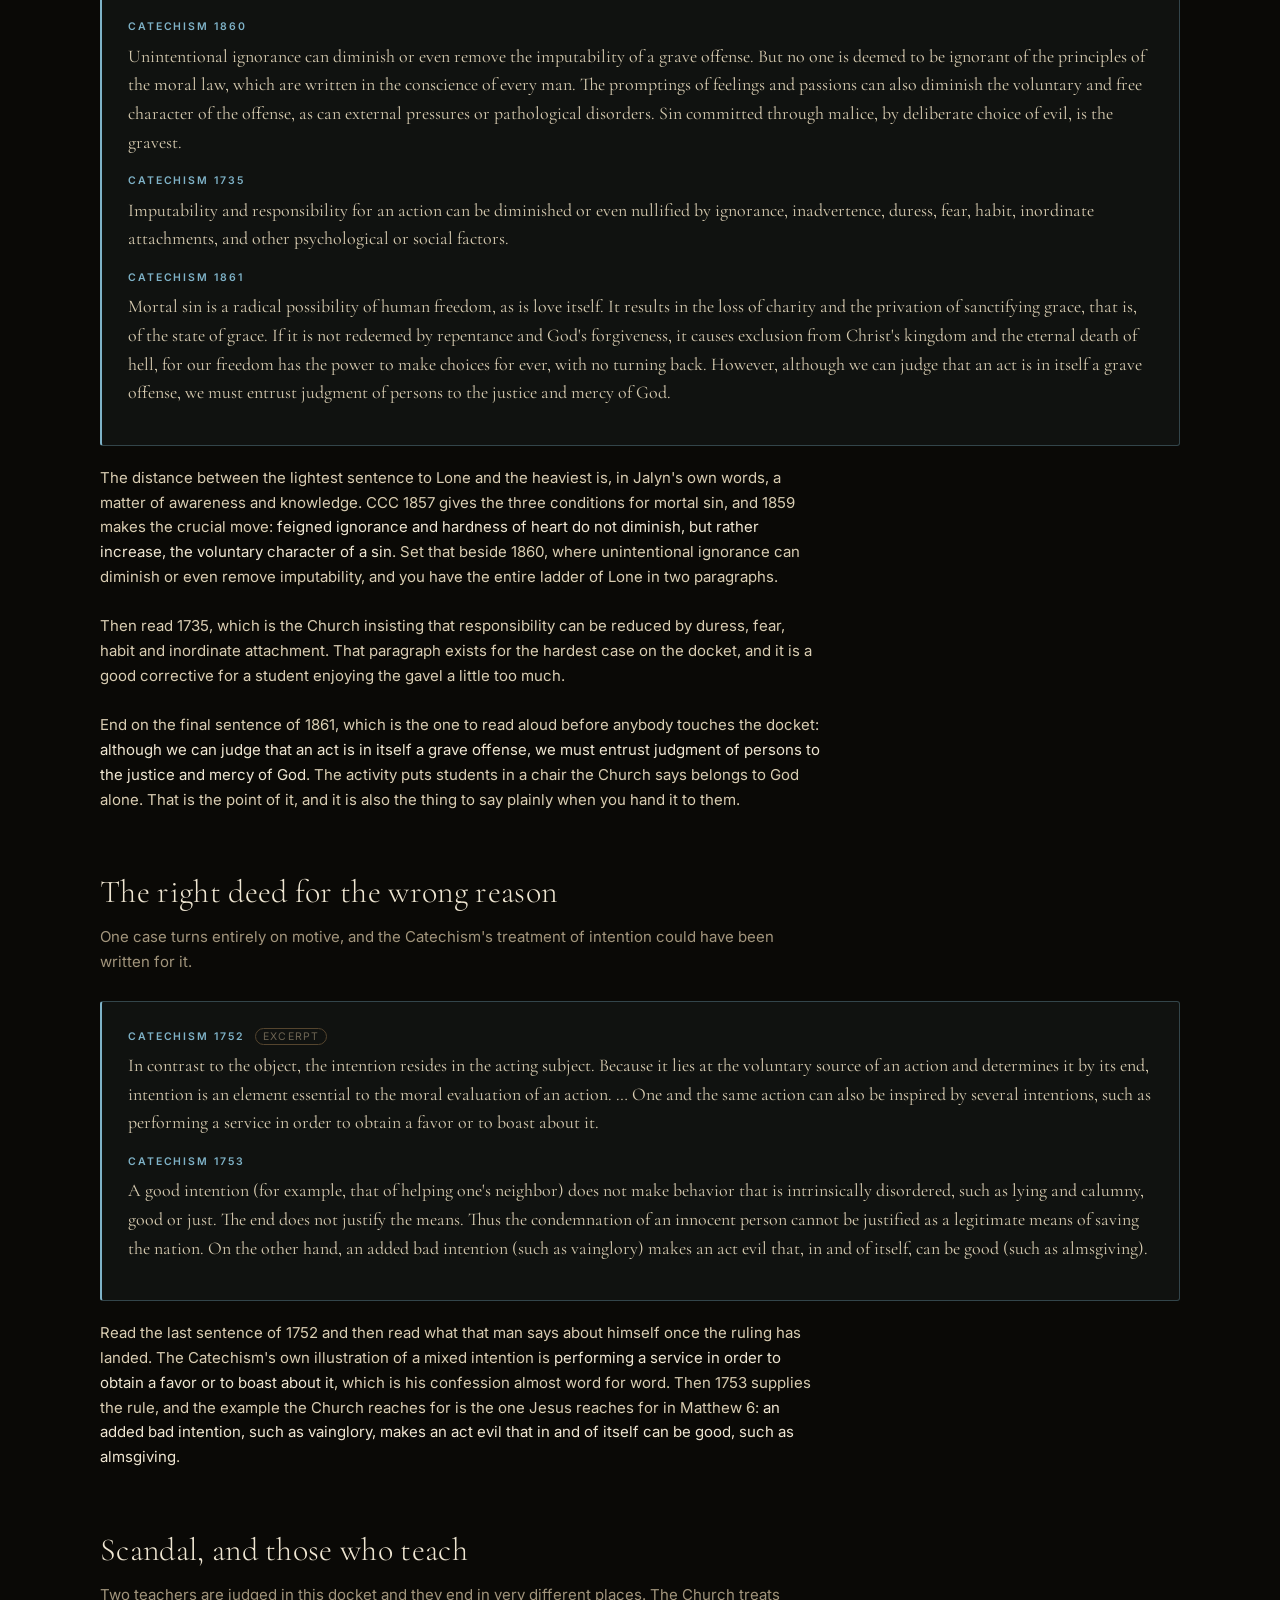
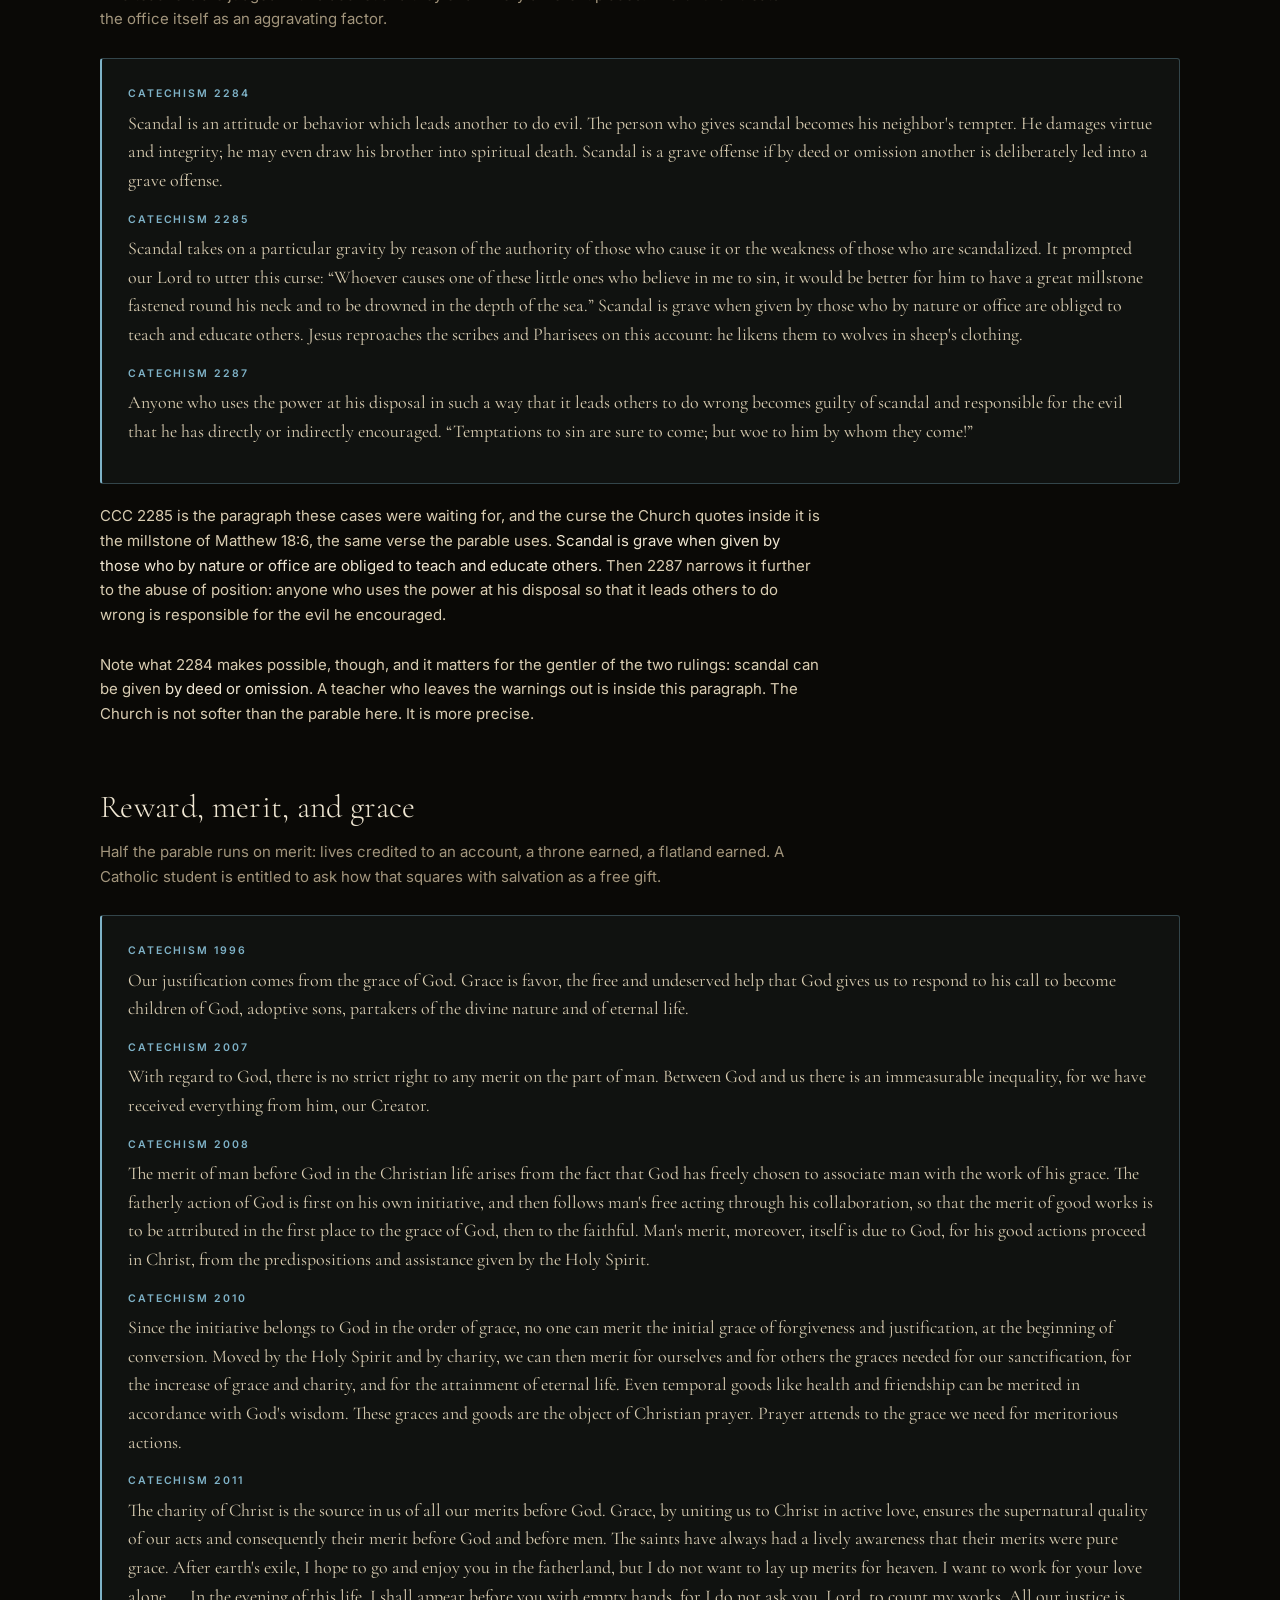
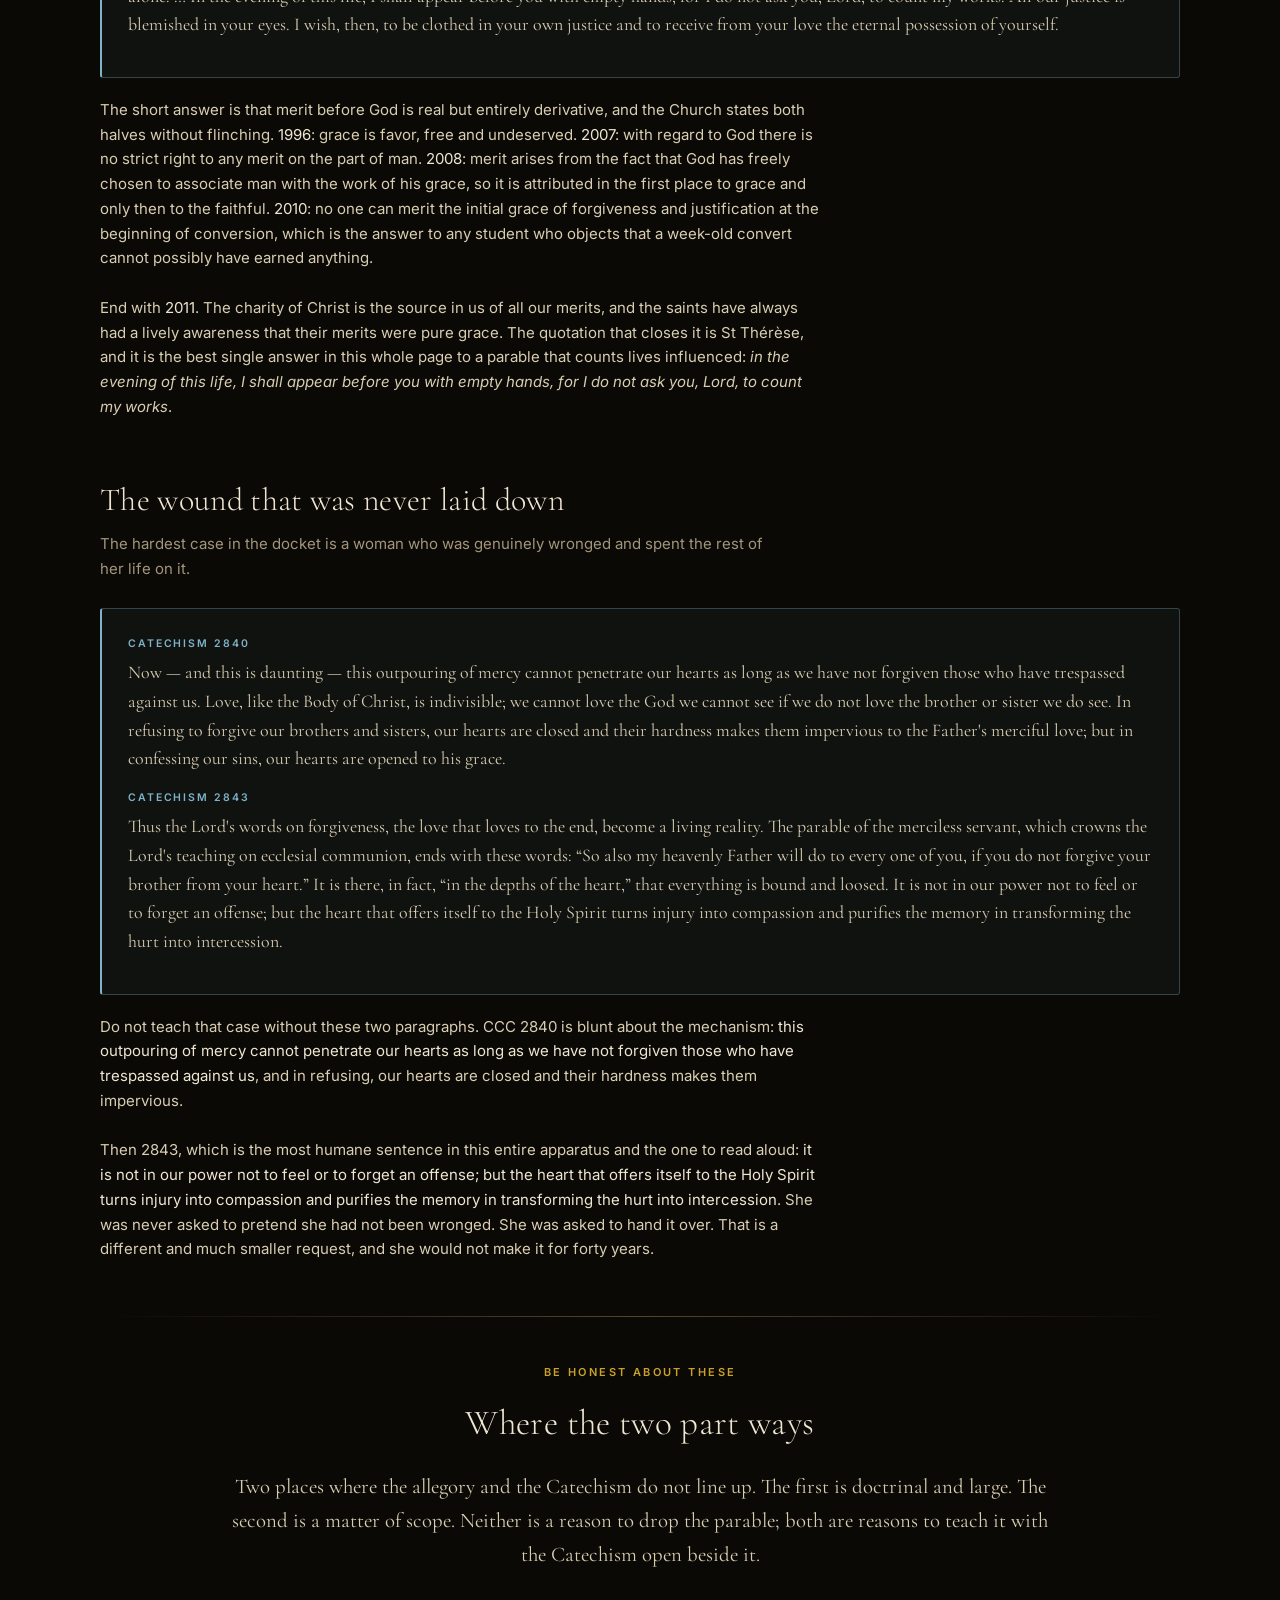
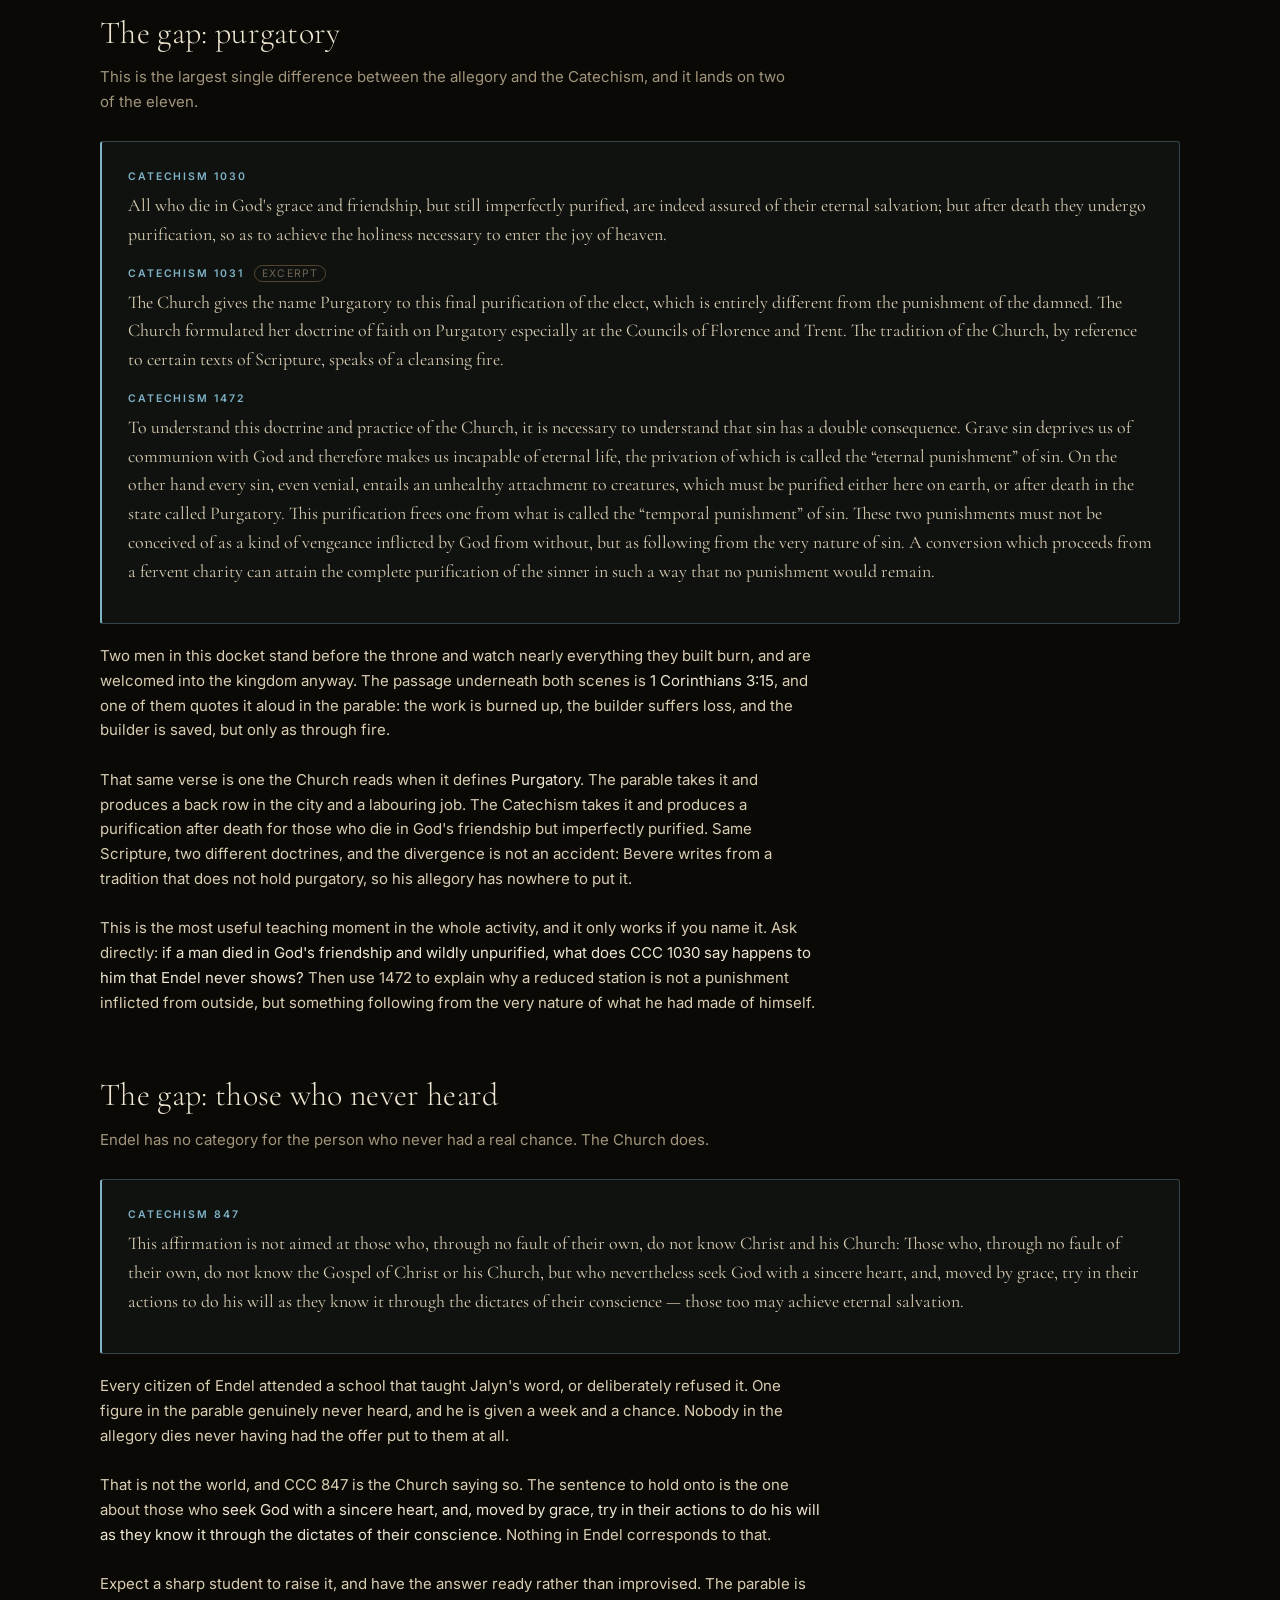
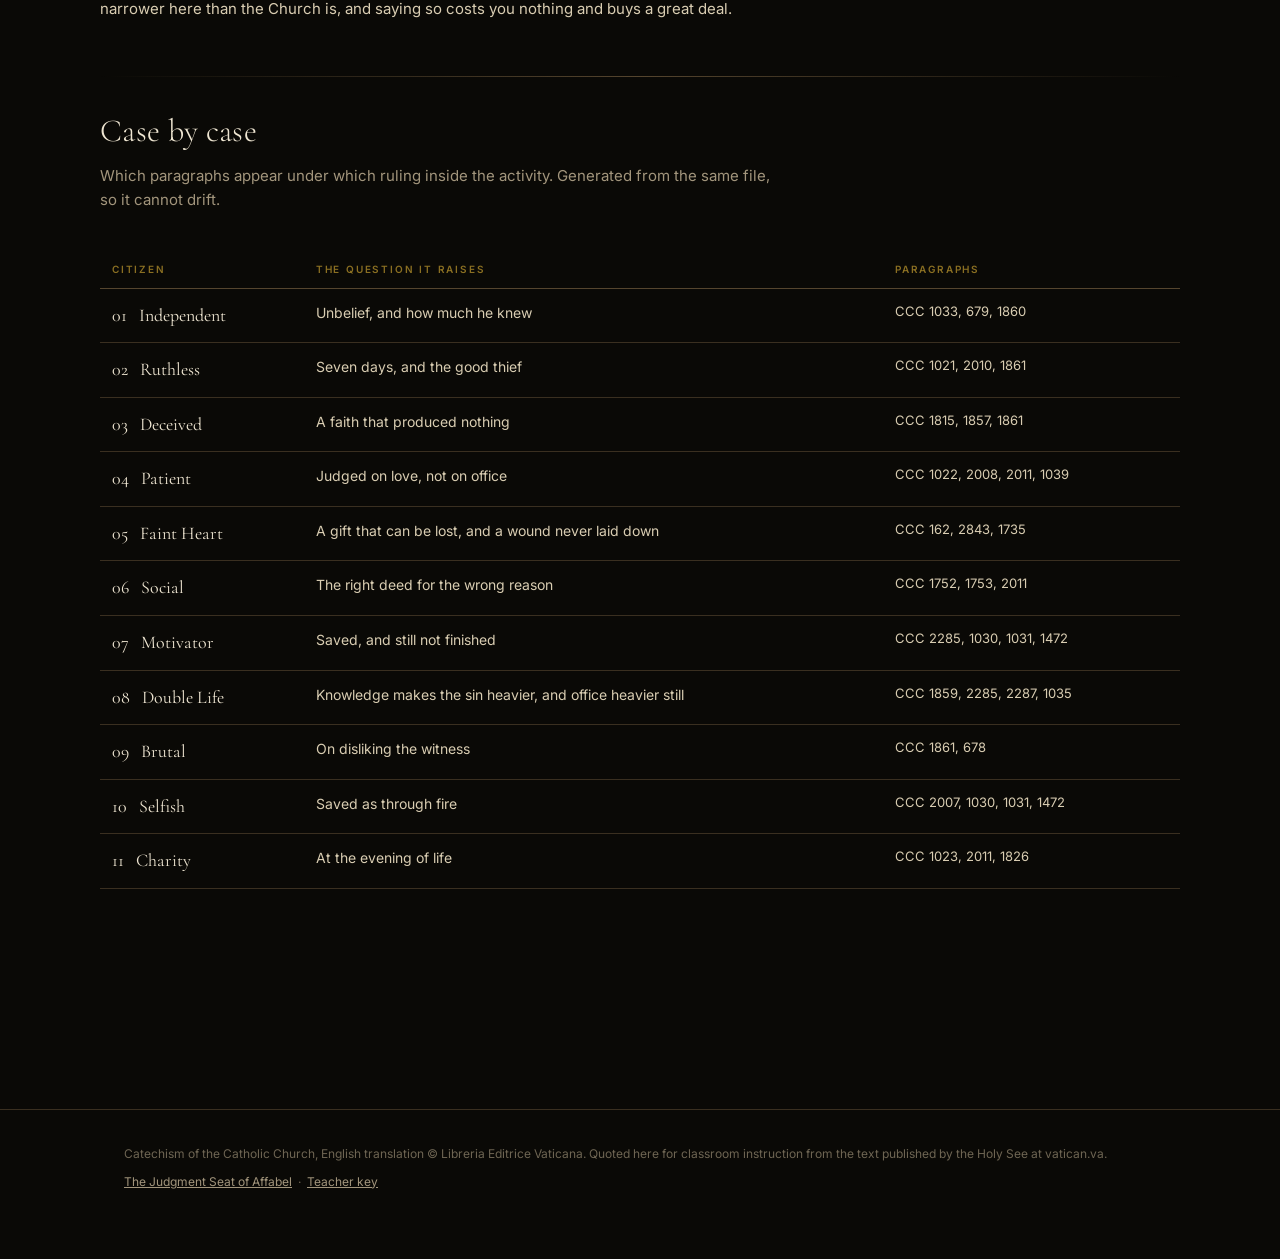
==== commit 4b8e5ceb: "Verify all 34 Catechism paragraphs against the Holy See's text and quote scandal, merit and ignoranc" ====
--- a/catechism.html
+++ b/catechism.html
@@ -65,9 +65,10 @@
       What follows is the Church's own teaching on the questions the activity raises, quoted
       from the <b>Catechism of the Catholic Church</b>, retrieved from the Holy See's English
       text. Nothing here is paraphrased. Where a quotation is a portion of a longer paragraph it
-      is marked <span class="ccc-ex" style="margin:0">excerpt</span>. Two sections at the end deal
-      with the places where the allegory and the Catechism genuinely diverge, because a student
-      who notices the gap and is told there isn't one will trust neither of you afterward.
+      is marked <span class="ccc-ex" style="margin:0">excerpt</span>, meaning the opening of a longer
+      paragraph whose closing block quotation has been left off. Two sections at the end deal with the
+      places where the allegory and the Catechism genuinely diverge, because a student who spots the
+      gap and is told there isn't one will trust neither of you afterward.
     </p>
 
     <div class="ccc-tension" style="margin:26px 0 0;max-width:52em">
@@ -103,49 +104,59 @@
     { id: "judgment", title: "The judgment itself",
       sub: "Every citizen of Endel is judged once, on a fixed day, at a fixed age. Catholic teaching divides that into two moments, and the activity collapses them into one.",
       cites: ["1021", "1022", "679", "678", "1039"],
-      gloss: "The parable stages a single Day of Judgment for a whole graduating cohort. The Church distinguishes the <b>particular judgment</b>, which each person undergoes at the moment of death (1021, 1022), from the <b>Last Judgment</b> at the end of history (1039). Affabel's Great Hall is doing the work of both at once. That is a compression an allegory is entitled to make, and it is worth naming so students do not walk away thinking judgment happens to everyone simultaneously at twenty. The line to underline is the last one in 1022, which is St John of the Cross: at the evening of life, we shall be judged on our love." },
+      gloss: "The parable stages a single Day of Judgment for a whole graduating cohort. The Church distinguishes the <b>particular judgment</b>, which each person undergoes at the moment of death (1021, 1022), from the <b>Last Judgment</b> at the end of history (1039). Affabel's Great Hall does the work of both at once. That is a compression an allegory is entitled to make, and it is worth naming so nobody leaves thinking judgment happens to everybody simultaneously at twenty. The line to underline is the last one in 1022, which is St John of the Cross: at the evening of life, we shall be judged on our love." },
 
     { id: "hell", title: "Lone, and what hell actually is",
       sub: "The parable's forsaken land is a prison someone is carried to. The Catechism describes something a person walks into.",
       cites: ["1033", "1035", "1037"],
-      gloss: "This is the strongest agreement between the two. Jalyn tells Independent, <b>“I am a merciful king, and that is exactly why I'm sending you away”</b>, and CCC 1033 says the same thing in doctrinal language: hell is a state of <b>definitive self-exclusion</b> from communion with God, entered by our own free choice. Note also what 1035 identifies as the chief punishment. Not the heat, not the metal building, not the hundred and twenty-nine years. Eternal separation from God. And 1037 is the guardrail: God predestines no one to go there." },
+      gloss: "This is the strongest agreement between the two. Jalyn tells the first man judged, <b>“I am a merciful king, and that is exactly why I'm sending you away”</b>, and CCC 1033 says the same thing in doctrinal language: hell is a state of <b>definitive self-exclusion</b> from communion with God, entered by our own free choice. Note also what 1035 identifies as the chief punishment. Not the heat, not the metal building, not the hundred and twenty-nine years. Eternal separation from God. And 1037 is the guardrail: God predestines no one to go there." },
 
     { id: "heaven", title: "Affabel, and what heaven actually is",
       sub: "The parable is generous with ranks, titles, districts and houses on the water. The Church's account of the reward is something else.",
       cites: ["1023", "1826"],
-      gloss: "Charity is made governor of ten districts and prime minister of a continent. That is a real feature of the parable and it is not wrong, but it is not the centre of the Catholic account either. CCC 1023 puts the reward as <b>seeing God as he is, face to face</b>. Worth asking a class which of the two sounds more desirable to them, and then asking what the honest answer reveals about where they have been looking. On the question of why a restaurant owner outranks a mayor, 1826 is the answer: charity is superior to all the virtues." },
+      gloss: "The activity ends with a woman made governor of ten districts and prime minister of a continent. That is a real feature of the parable and it is not wrong, but it is not the centre of the Catholic account either. CCC 1023 puts the reward as <b>seeing God as he is, face to face</b>. Worth asking a class which of the two sounds more desirable to them, and then asking what the honest answer reveals about where they have been looking. On why a restaurant owner should outrank a mayor, 1826 is the answer in a line: charity is superior to all the virtues." },
 
     { id: "faith", title: "Faith, works, and whether faith can be lost",
-      sub: "Deceived and Faint Heart both stake everything on having believed. The Catechism addresses both directly.",
+      sub: "Two of the eleven stake everything on having believed. The Catechism addresses both directly.",
       cites: ["161", "1815", "162"],
-      gloss: "Deceived's defense is that he believed, and CCC 1815 grants the premise and denies the conclusion in a single sentence: the gift of faith remains in one who has not sinned against it, but <b>faith apart from works is dead</b>. Faint Heart's defense is that once saved she could not be lost, and CCC 162 is the plainest answer in the whole Catechism: faith is a free gift, <b>we can lose this priceless gift</b>, and persevering to the end requires that we nourish it. If a student objects that the parable invented a cruel doctrine, this paragraph is the Church saying it first." },
+      gloss: "The first defence is that he believed, and CCC 1815 grants the premise and denies the conclusion in one sentence: the gift of faith remains in one who has not sinned against it, but <b>faith apart from works is dead</b>. The second defence is that once saved a person cannot be lost, and CCC 162 is the plainest answer in the whole Catechism: faith is a free gift, <b>we can lose this priceless gift</b>, and persevering to the end requires that we nourish it. If a student objects that the parable invented a cruel doctrine, this is the Church saying it first." },
 
     { id: "culpability", title: "How much did they know",
-      sub: "Jalyn gives Independent a lighter sentence than Double Life and says plainly why. The Catechism sets out the same calculus.",
+      sub: "Jalyn grades two sentences differently and says plainly why. The Catechism sets out the same calculus.",
       cites: ["1857", "1859", "1860", "1735", "1861"],
-      gloss: "The distance between Independent in the lower level and Double Life in the dungeon is, in Jalyn's own words, a matter of awareness and knowledge. CCC 1857 gives the three conditions for mortal sin, and 1859 makes the crucial move: <b>feigned ignorance and hardness of heart do not diminish, but rather increase, the voluntary character of a sin</b>. Set that beside 1860, where unintentional ignorance can diminish or even remove imputability, and you have the entire ladder of Lone in two paragraphs. Then read 1735, which is the Church insisting that responsibility can be reduced by duress, fear, habit and inordinate attachment. That paragraph exists for cases like Faint Heart, and it is a good corrective for a student enjoying the gavel a little too much.<br><br>End on the final sentence of 1861, which is the one to read aloud before anybody touches the docket: <b>although we can judge that an act is in itself a grave offense, we must entrust judgment of persons to the justice and mercy of God</b>. The activity puts students in a chair the Church says belongs to God alone. That is the point of it, and it is also the thing to say plainly when you hand it to them." },
+      gloss: "The distance between the lightest sentence to Lone and the heaviest is, in Jalyn's own words, a matter of awareness and knowledge. CCC 1857 gives the three conditions for mortal sin, and 1859 makes the crucial move: <b>feigned ignorance and hardness of heart do not diminish, but rather increase, the voluntary character of a sin</b>. Set that beside 1860, where unintentional ignorance can diminish or even remove imputability, and you have the entire ladder of Lone in two paragraphs.<br><br>Then read 1735, which is the Church insisting that responsibility can be reduced by duress, fear, habit and inordinate attachment. That paragraph exists for the hardest case on the docket, and it is a good corrective for a student enjoying the gavel a little too much.<br><br>End on the final sentence of 1861, which is the one to read aloud before anybody touches the docket: <b>although we can judge that an act is in itself a grave offense, we must entrust judgment of persons to the justice and mercy of God</b>. The activity puts students in a chair the Church says belongs to God alone. That is the point of it, and it is also the thing to say plainly when you hand it to them." },
 
     { id: "motive", title: "The right deed for the wrong reason",
-      sub: "Social's case turns entirely on motive, and the Catechism's treatment of intention could have been written for him.",
+      sub: "One case turns entirely on motive, and the Catechism's treatment of intention could have been written for it.",
       cites: ["1752", "1753"],
-      gloss: "Read the last sentence of 1752 and then read what Social says about himself. The Catechism's own illustration of a mixed intention is <b>performing a service in order to obtain a favor or to boast about it</b>. That is his confession almost word for word. Then 1753 supplies the rule, and the example the Church reaches for is the one Jesus reaches for in Matthew 6: <b>an added bad intention, such as vainglory, makes an act evil that in and of itself can be good, such as almsgiving</b>." }
+      gloss: "Read the last sentence of 1752 and then read what that man says about himself once the ruling has landed. The Catechism's own illustration of a mixed intention is <b>performing a service in order to obtain a favor or to boast about it</b>, which is his confession almost word for word. Then 1753 supplies the rule, and the example the Church reaches for is the one Jesus reaches for in Matthew 6: <b>an added bad intention, such as vainglory, makes an act evil that in and of itself can be good, such as almsgiving</b>." },
+
+    { id: "scandal", title: "Scandal, and those who teach",
+      sub: "Two teachers are judged in this docket and they end in very different places. The Church treats the office itself as an aggravating factor.",
+      cites: ["2284", "2285", "2287"],
+      gloss: "CCC 2285 is the paragraph these cases were waiting for, and the curse the Church quotes inside it is the millstone of Matthew 18:6, the same verse the parable uses. <b>Scandal is grave when given by those who by nature or office are obliged to teach and educate others.</b> Then 2287 narrows it further to the abuse of position: anyone who uses the power at his disposal so that it leads others to do wrong is responsible for the evil he encouraged.<br><br>Note what 2284 makes possible, though, and it matters for the gentler of the two rulings: scandal can be given <b>by deed or omission</b>. A teacher who leaves the warnings out is inside this paragraph. The Church is not softer than the parable here. It is more precise." },
+
+    { id: "merit", title: "Reward, merit, and grace",
+      sub: "Half the parable runs on merit: lives credited to an account, a throne earned, a flatland earned. A Catholic student is entitled to ask how that squares with salvation as a free gift.",
+      cites: ["1996", "2007", "2008", "2010", "2011"],
+      gloss: "The short answer is that merit before God is real but entirely derivative, and the Church states both halves without flinching. <b>1996</b>: grace is favor, free and undeserved. <b>2007</b>: with regard to God there is no strict right to any merit on the part of man. <b>2008</b>: merit arises from the fact that God has freely chosen to associate man with the work of his grace, so it is attributed in the first place to grace and only then to the faithful. <b>2010</b>: no one can merit the initial grace of forgiveness and justification at the beginning of conversion, which is the answer to any student who objects that a week-old convert cannot possibly have earned anything.<br><br>End with <b>2011</b>. The charity of Christ is the source in us of all our merits, and the saints have always had a lively awareness that their merits were pure grace. The quotation that closes it is St Thérèse, and it is the best single answer in this whole page to a parable that counts lives influenced: <i>in the evening of this life, I shall appear before you with empty hands, for I do not ask you, Lord, to count my works</i>." },
+
+    { id: "forgiveness", title: "The wound that was never laid down",
+      sub: "The hardest case in the docket is a woman who was genuinely wronged and spent the rest of her life on it.",
+      cites: ["2840", "2843"],
+      gloss: "Do not teach that case without these two paragraphs. CCC 2840 is blunt about the mechanism: <b>this outpouring of mercy cannot penetrate our hearts as long as we have not forgiven those who have trespassed against us</b>, and in refusing, our hearts are closed and their hardness makes them impervious.<br><br>Then 2843, which is the most humane sentence in this entire apparatus and the one to read aloud: <b>it is not in our power not to feel or to forget an offense; but the heart that offers itself to the Holy Spirit turns injury into compassion and purifies the memory in transforming the hurt into intercession</b>. She was never asked to pretend she had not been wronged. She was asked to hand it over. That is a different and much smaller request, and she would not make it for forty years." }
   ];
 
   const GAPS = [
     { id: "purgatory", title: "The gap: purgatory",
-      sub: "This is the largest single difference, and it lands on cases 7 and 10.",
+      sub: "This is the largest single difference between the allegory and the Catechism, and it lands on two of the eleven.",
       cites: ["1030", "1031", "1472"],
-      gloss: "Selfish stands before the throne and watches nearly everything he built burn, and is welcomed into the kingdom anyway. The passage underneath that scene is <b>1 Corinthians 3:15</b>, and Motivator quotes it aloud in the parable: the work is burned up, the builder suffers loss, and the builder is saved, but only as through fire.<br><br>That same verse is one the Church reads when it defines <b>Purgatory</b>. The parable takes it and produces a back row in the city and a job as a landscaper. The Catechism takes it and produces a purification after death for those who die in God's friendship but imperfectly purified. Same Scripture, two different doctrines, and the divergence is not an accident: Bevere writes from a tradition that does not hold purgatory, so his allegory has nowhere to put it.<br><br>This is the most useful teaching moment in the whole activity, and it only works if you name it. Ask the class directly: <b>if Selfish died in God's friendship and wildly unpurified, what does CCC 1030 say happens to him that Endel never shows?</b> Then use 1472 to explain why the flatlands are not a punishment inflicted from outside, but something following from the very nature of what he had made of himself." },
+      gloss: "Two men in this docket stand before the throne and watch nearly everything they built burn, and are welcomed into the kingdom anyway. The passage underneath both scenes is <b>1 Corinthians 3:15</b>, and one of them quotes it aloud in the parable: the work is burned up, the builder suffers loss, and the builder is saved, but only as through fire.<br><br>That same verse is one the Church reads when it defines <b>Purgatory</b>. The parable takes it and produces a back row in the city and a labouring job. The Catechism takes it and produces a purification after death for those who die in God's friendship but imperfectly purified. Same Scripture, two different doctrines, and the divergence is not an accident: Bevere writes from a tradition that does not hold purgatory, so his allegory has nowhere to put it.<br><br>This is the most useful teaching moment in the whole activity, and it only works if you name it. Ask directly: <b>if a man died in God's friendship and wildly unpurified, what does CCC 1030 say happens to him that Endel never shows?</b> Then use 1472 to explain why a reduced station is not a punishment inflicted from outside, but something following from the very nature of what he had made of himself." },
 
     { id: "ignorance", title: "The gap: those who never heard",
-      sub: "Endel has no category for the person who never had a real chance, and the Church does.",
-      cites: [],
-      gloss: "Every citizen of Endel attended a school that taught Jalyn's word, or deliberately skipped it. Ruthless is the parable's only figure who genuinely never heard, and he is given a week and a chance. Nobody in the allegory dies never having had the offer put to them.<br><br>That is not the world. <b>CCC 847</b> and <b>Lumen Gentium 16</b> hold that those who, through no fault of their own, do not know the Gospel of Christ or his Church, yet seek God with a sincere heart and try, under the influence of grace, to do his will as they know it through the dictates of conscience, may achieve eternal salvation. Nothing in Endel corresponds to that at all.<br><br>Expect a sharp student to raise it, and have the answer ready rather than improvised. The parable is narrower here than the Church is, and saying so costs you nothing and buys you a great deal.<br><br><i>Those two references are given as pointers rather than quotations, because the text of 847 was not retrieved with the rest and I would rather leave a gap than reconstruct a Catechism paragraph from memory.</i>" },
-
-    { id: "merit", title: "The gap: how reward and grace fit together",
-      sub: "A live question the activity raises and this page cannot yet answer in the Church's own words.",
-      cites: [],
-      gloss: "The Hall of Life half of the parable runs on merit: five thousand lives credited to Patient, 5,183 to Charity, a throne earned and a flatland earned. A Catholic student is entitled to ask how that squares with salvation as gift, which is exactly what Ephesians 2:8-9 says and exactly what the parable itself has an underruler say to Independent.<br><br>The Church's answer is in <b>CCC 1996 to 2011</b>, and the short version is that merit before God is real but derivative: it exists because God has freely chosen to associate us with the work of his grace, and no one can merit the initial grace that begins the whole process. Charity is what gives merit its value.<br><br><i>Those paragraphs are cited here but not quoted, for the same reason as above. They are the one remaining gap in this page, and they belong in the section on Patient and Charity when the text is in hand.</i>" }
+      sub: "Endel has no category for the person who never had a real chance. The Church does.",
+      cites: ["847"],
+      gloss: "Every citizen of Endel attended a school that taught Jalyn's word, or deliberately refused it. One figure in the parable genuinely never heard, and he is given a week and a chance. Nobody in the allegory dies never having had the offer put to them at all.<br><br>That is not the world, and CCC 847 is the Church saying so. The sentence to hold onto is the one about those who <b>seek God with a sincere heart, and, moved by grace, try in their actions to do his will as they know it through the dictates of their conscience</b>. Nothing in Endel corresponds to that.<br><br>Expect a sharp student to raise it, and have the answer ready rather than improvised. The parable is narrower here than the Church is, and saying so costs you nothing and buys a great deal." }
   ];
 
   function render(list) {
@@ -175,7 +186,7 @@
        <span class="eyebrow">Be honest about these</span>
        <h2 style="font-size:2.2rem">Where the two part ways</h2>
      </div>
-     <p class="lede" style="margin-bottom:34px">Three places where the allegory and the Catechism do not line up. The first is doctrinal and large. The second is a matter of scope. The third is a question the parable raises and does not answer.</p>` +
+     <p class="lede" style="margin-bottom:34px">Two places where the allegory and the Catechism do not line up. The first is doctrinal and large. The second is a matter of scope. Neither is a reason to drop the parable; both are reasons to teach it with the Catechism open beside it.</p>` +
     render(GAPS);
 
   document.getElementById("toc").innerHTML = ALL.map(s =>
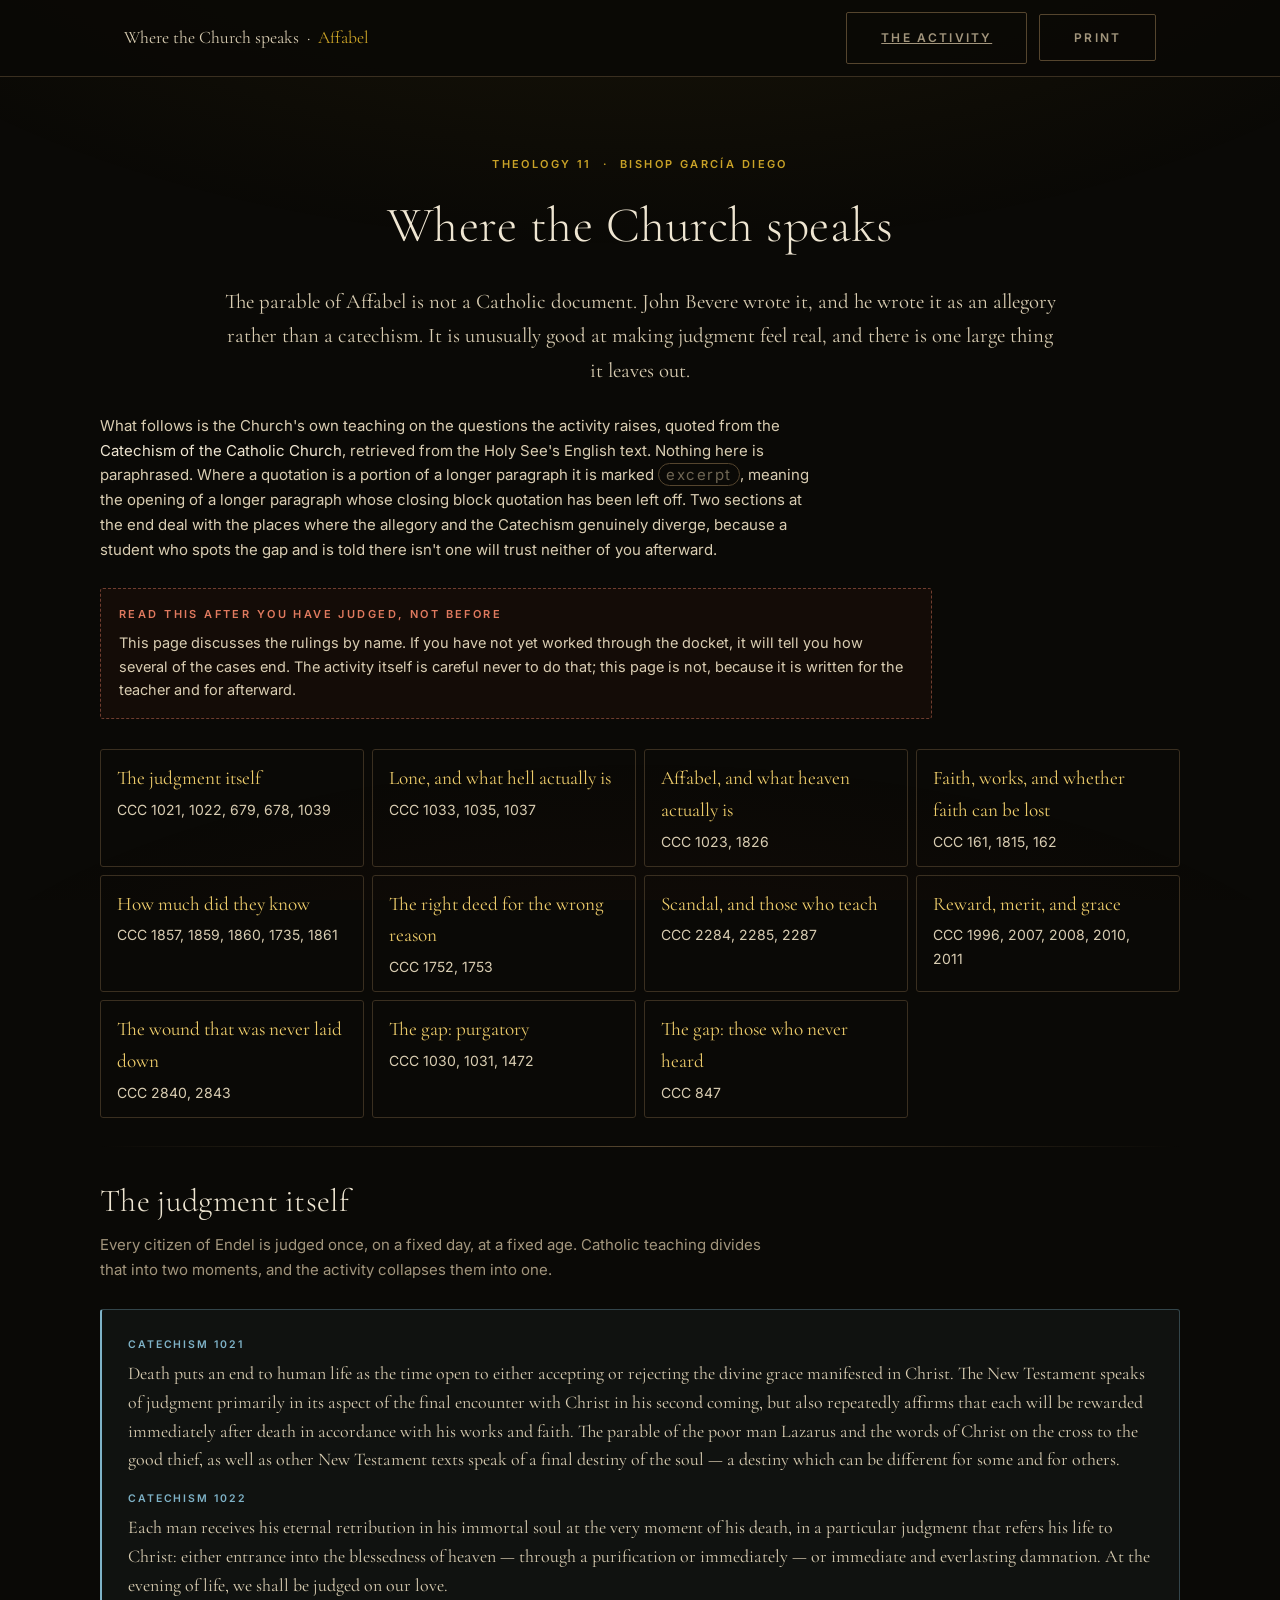
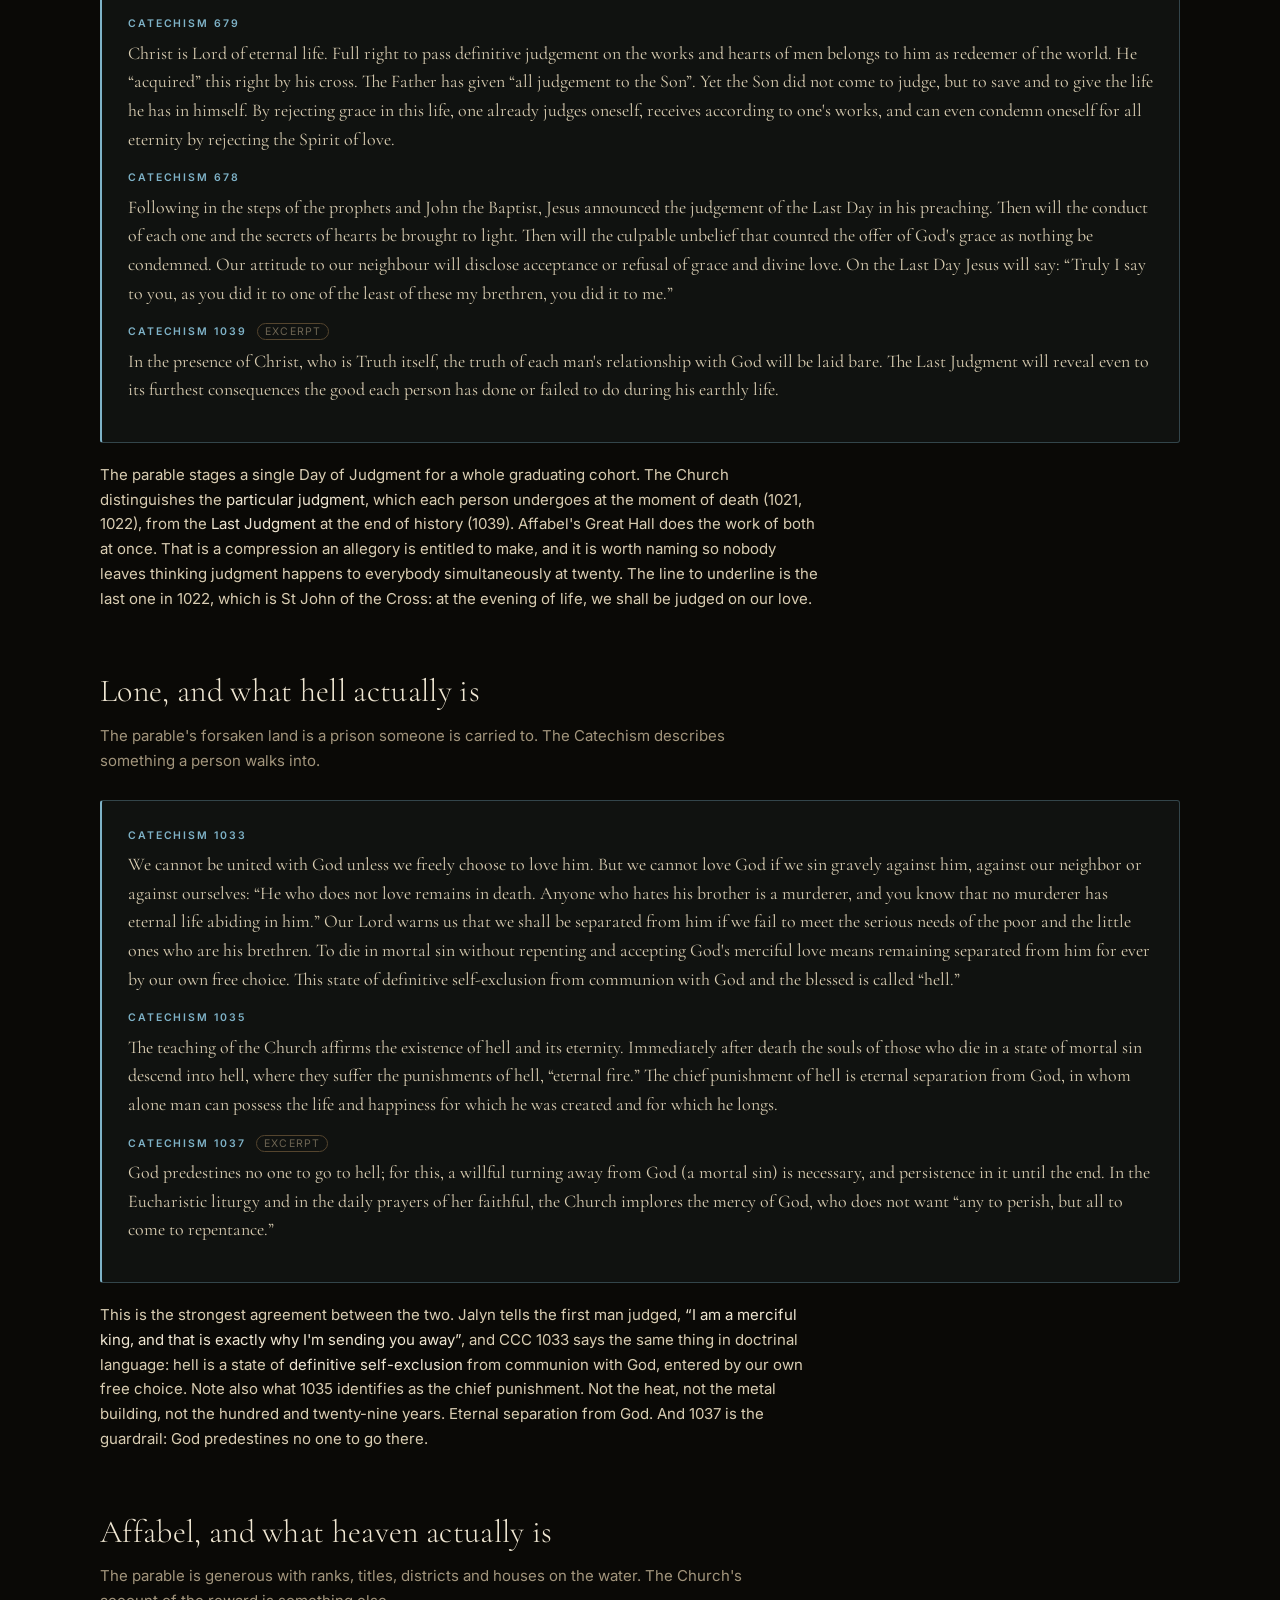
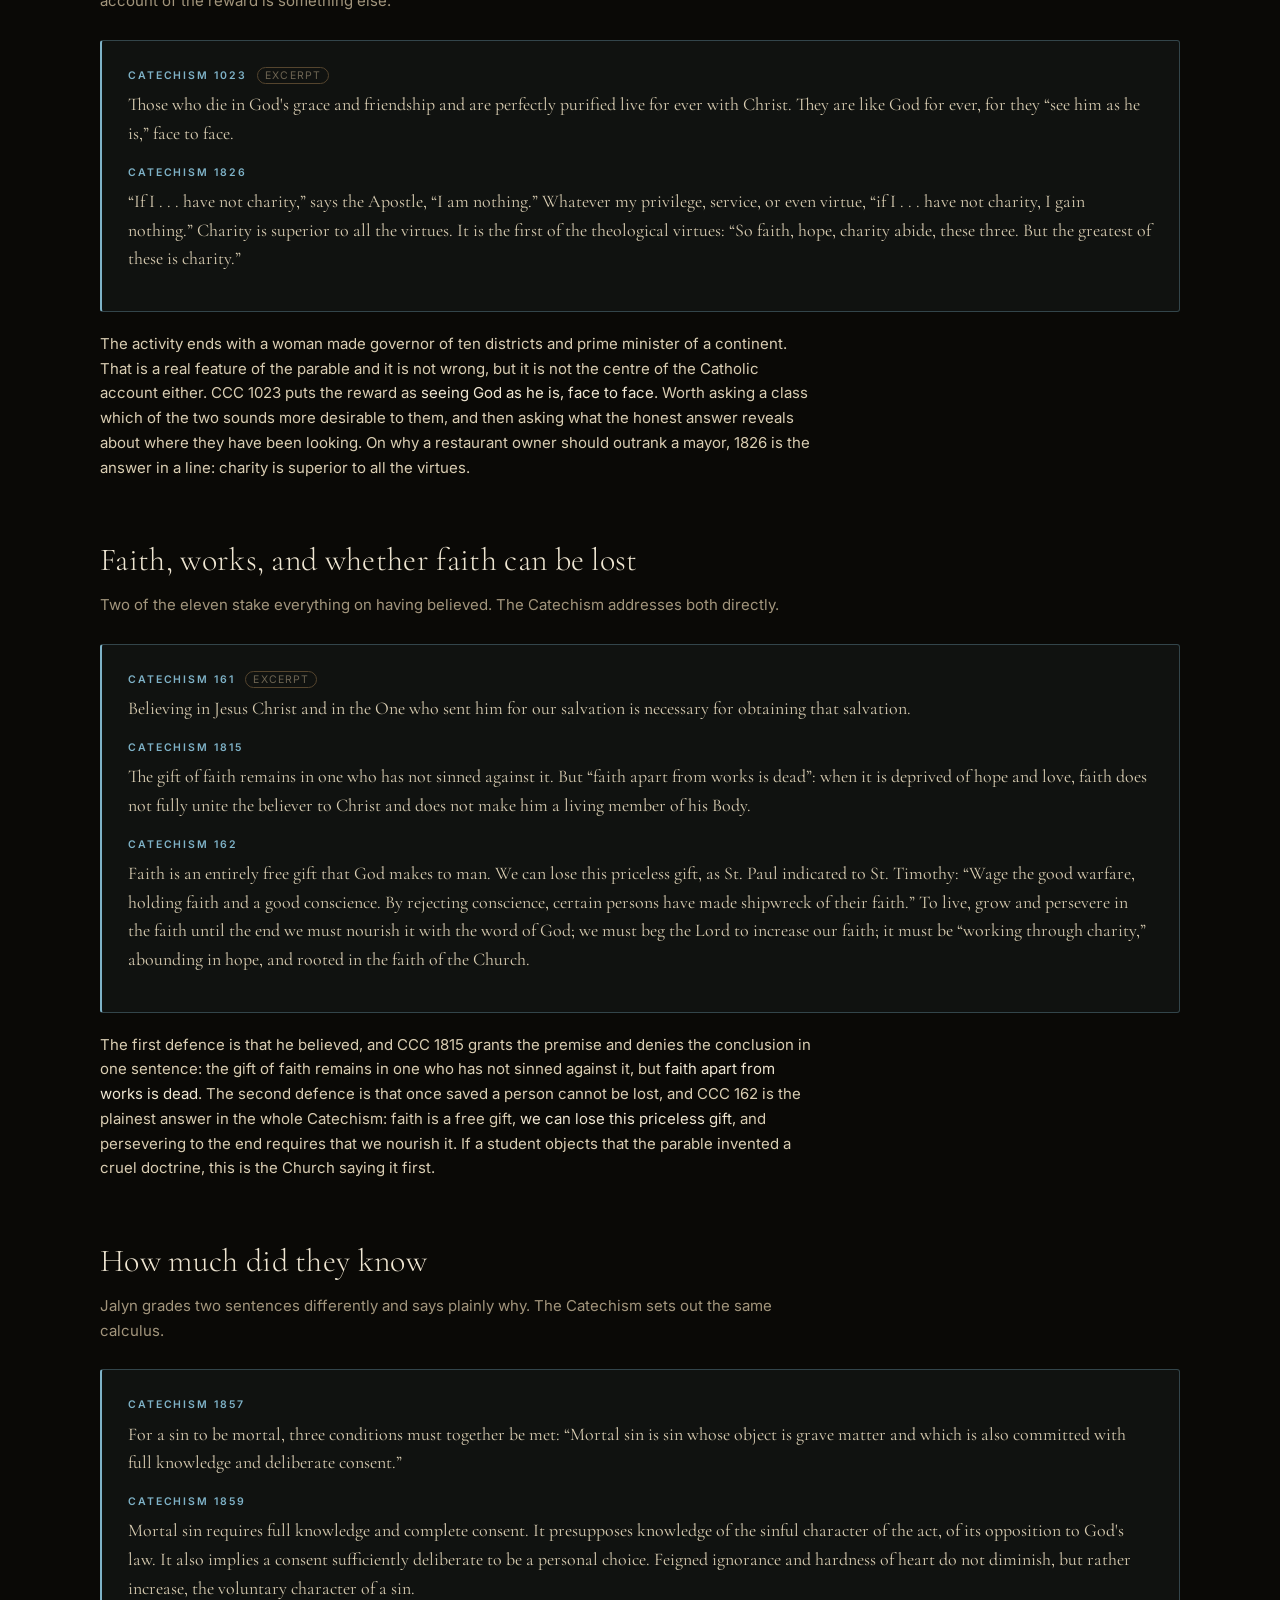
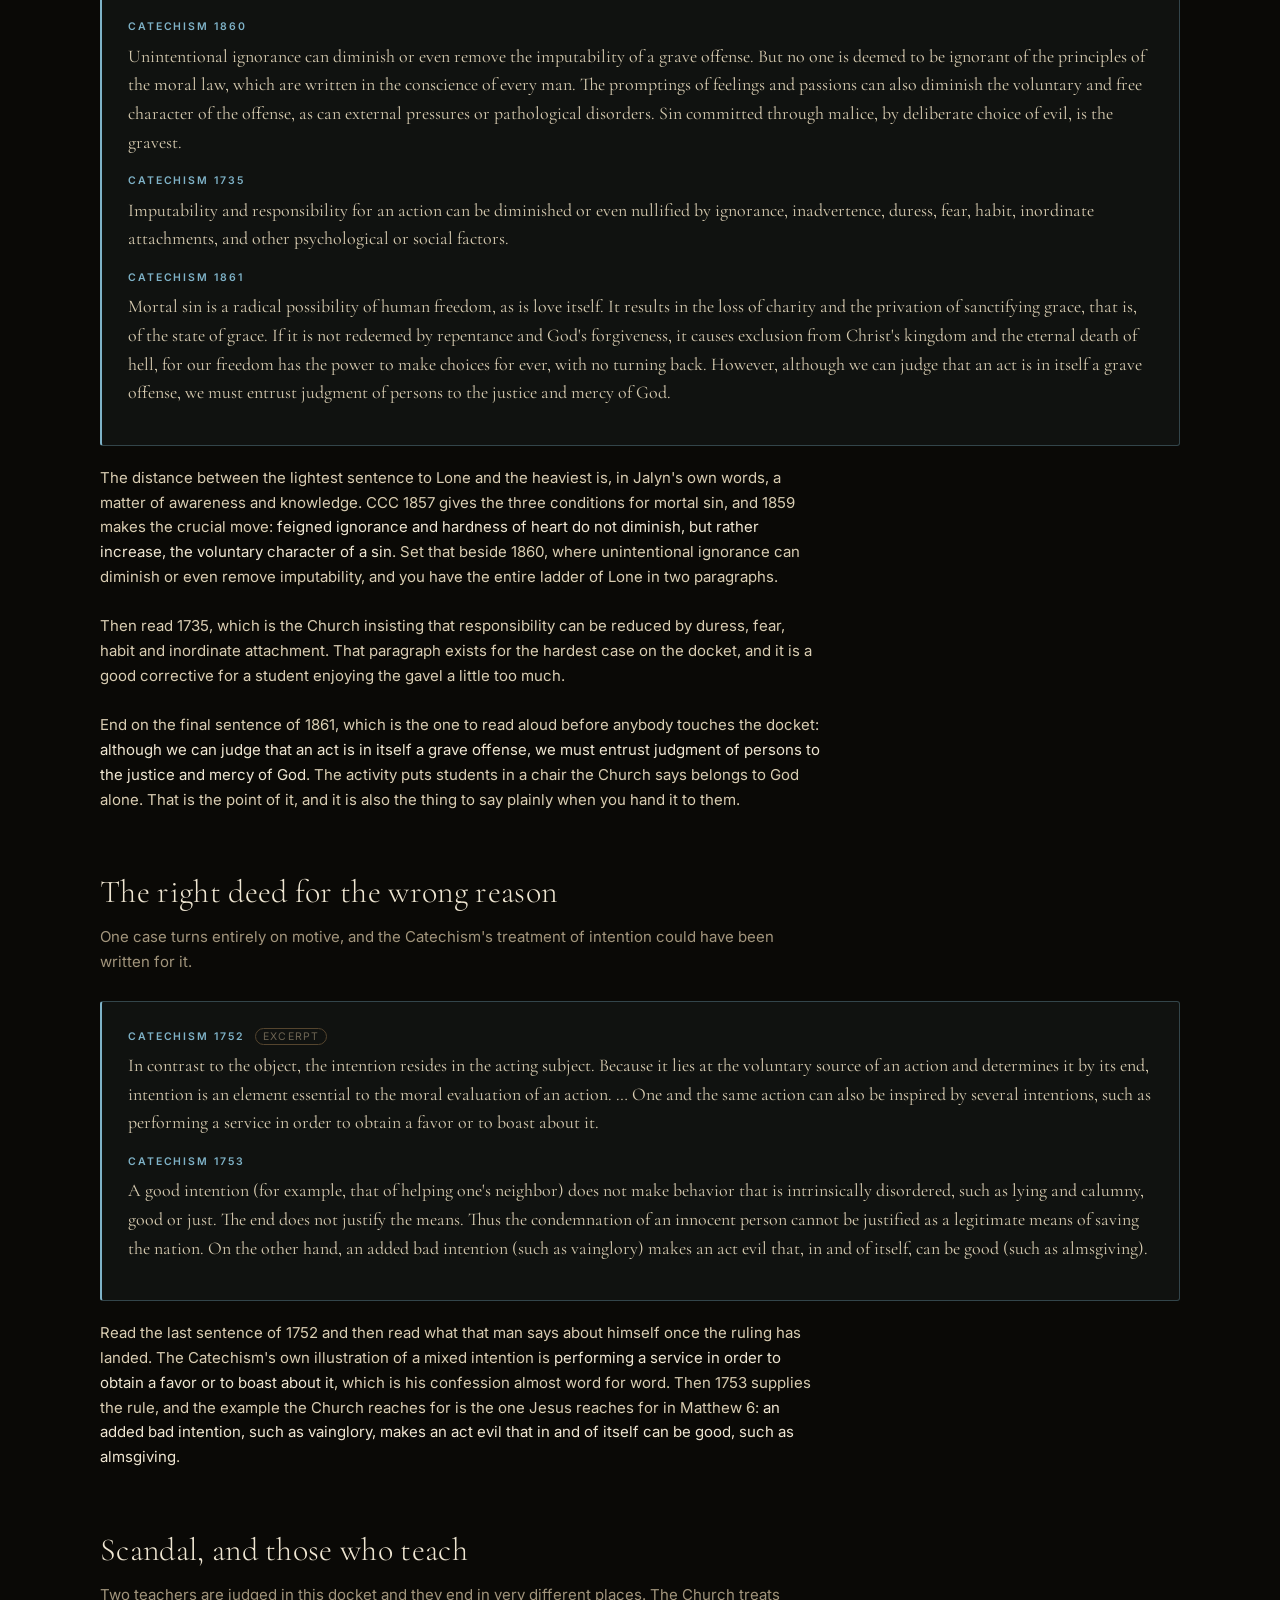
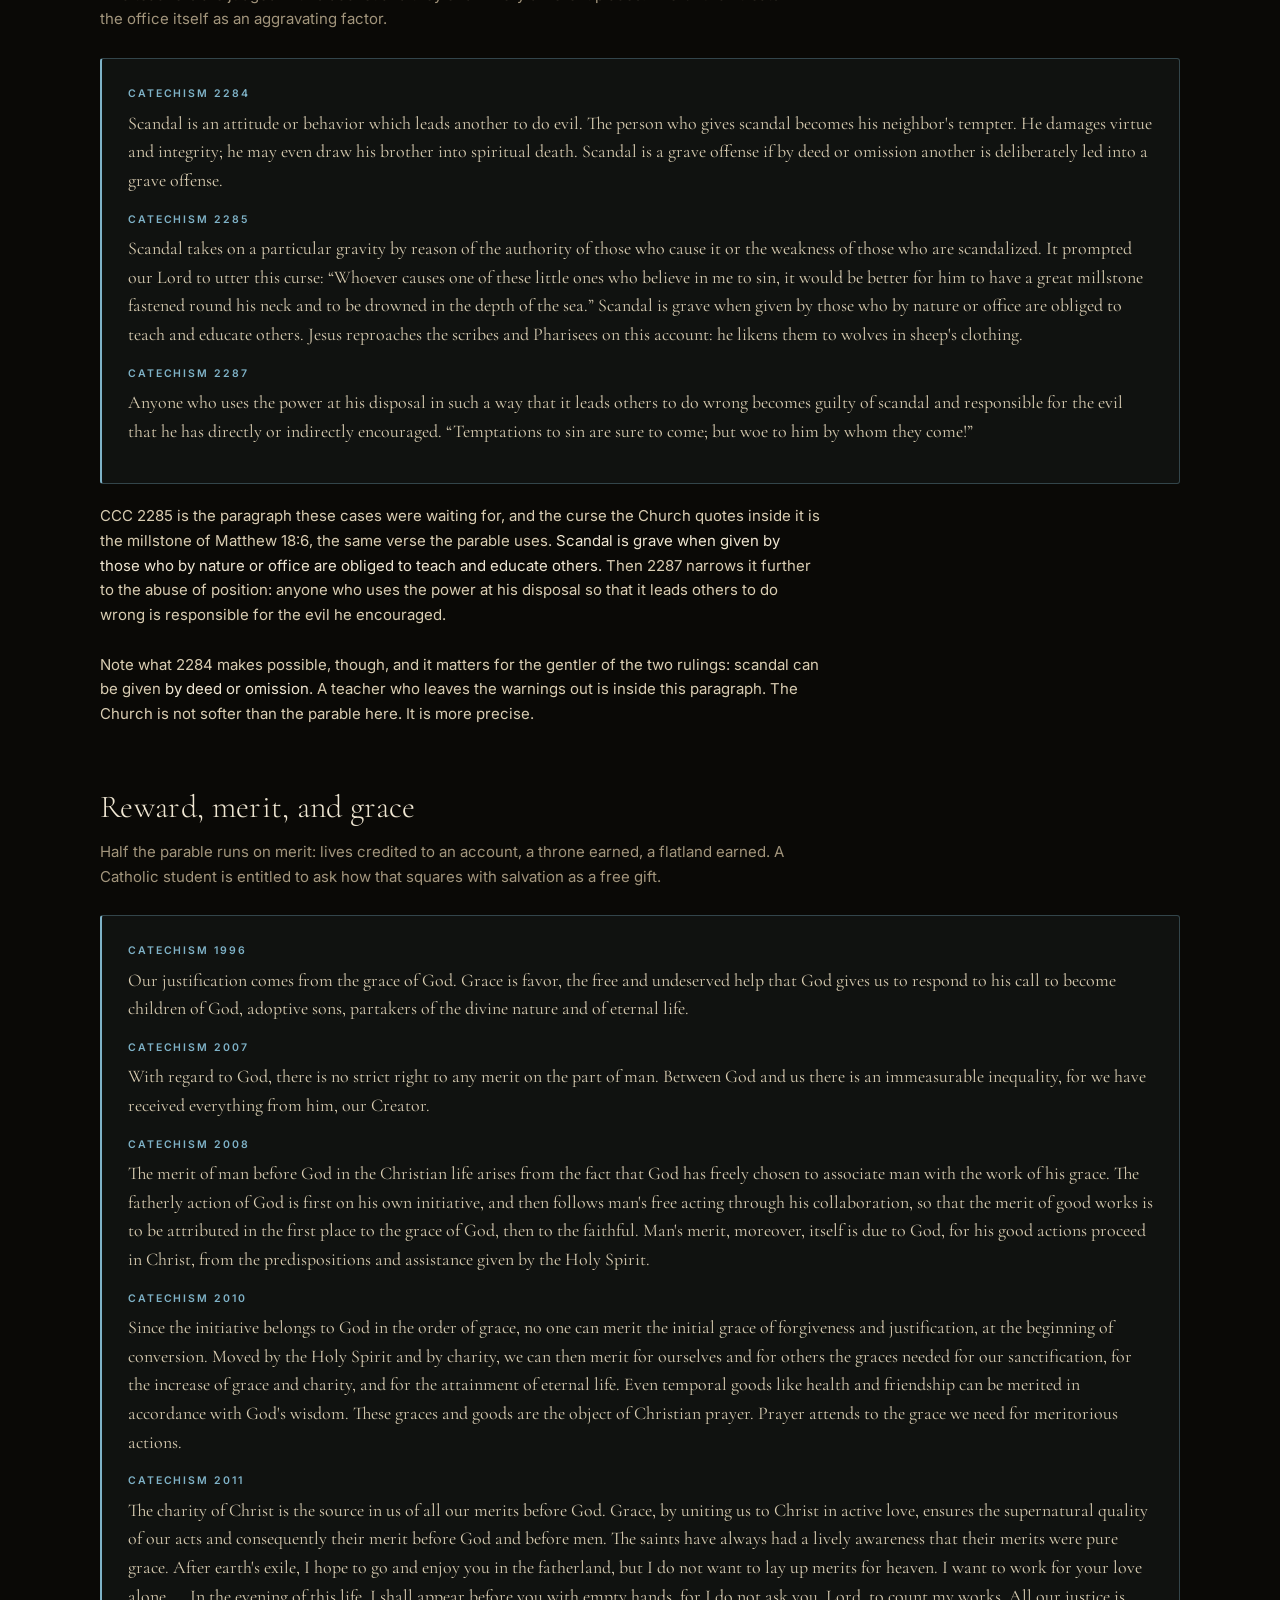
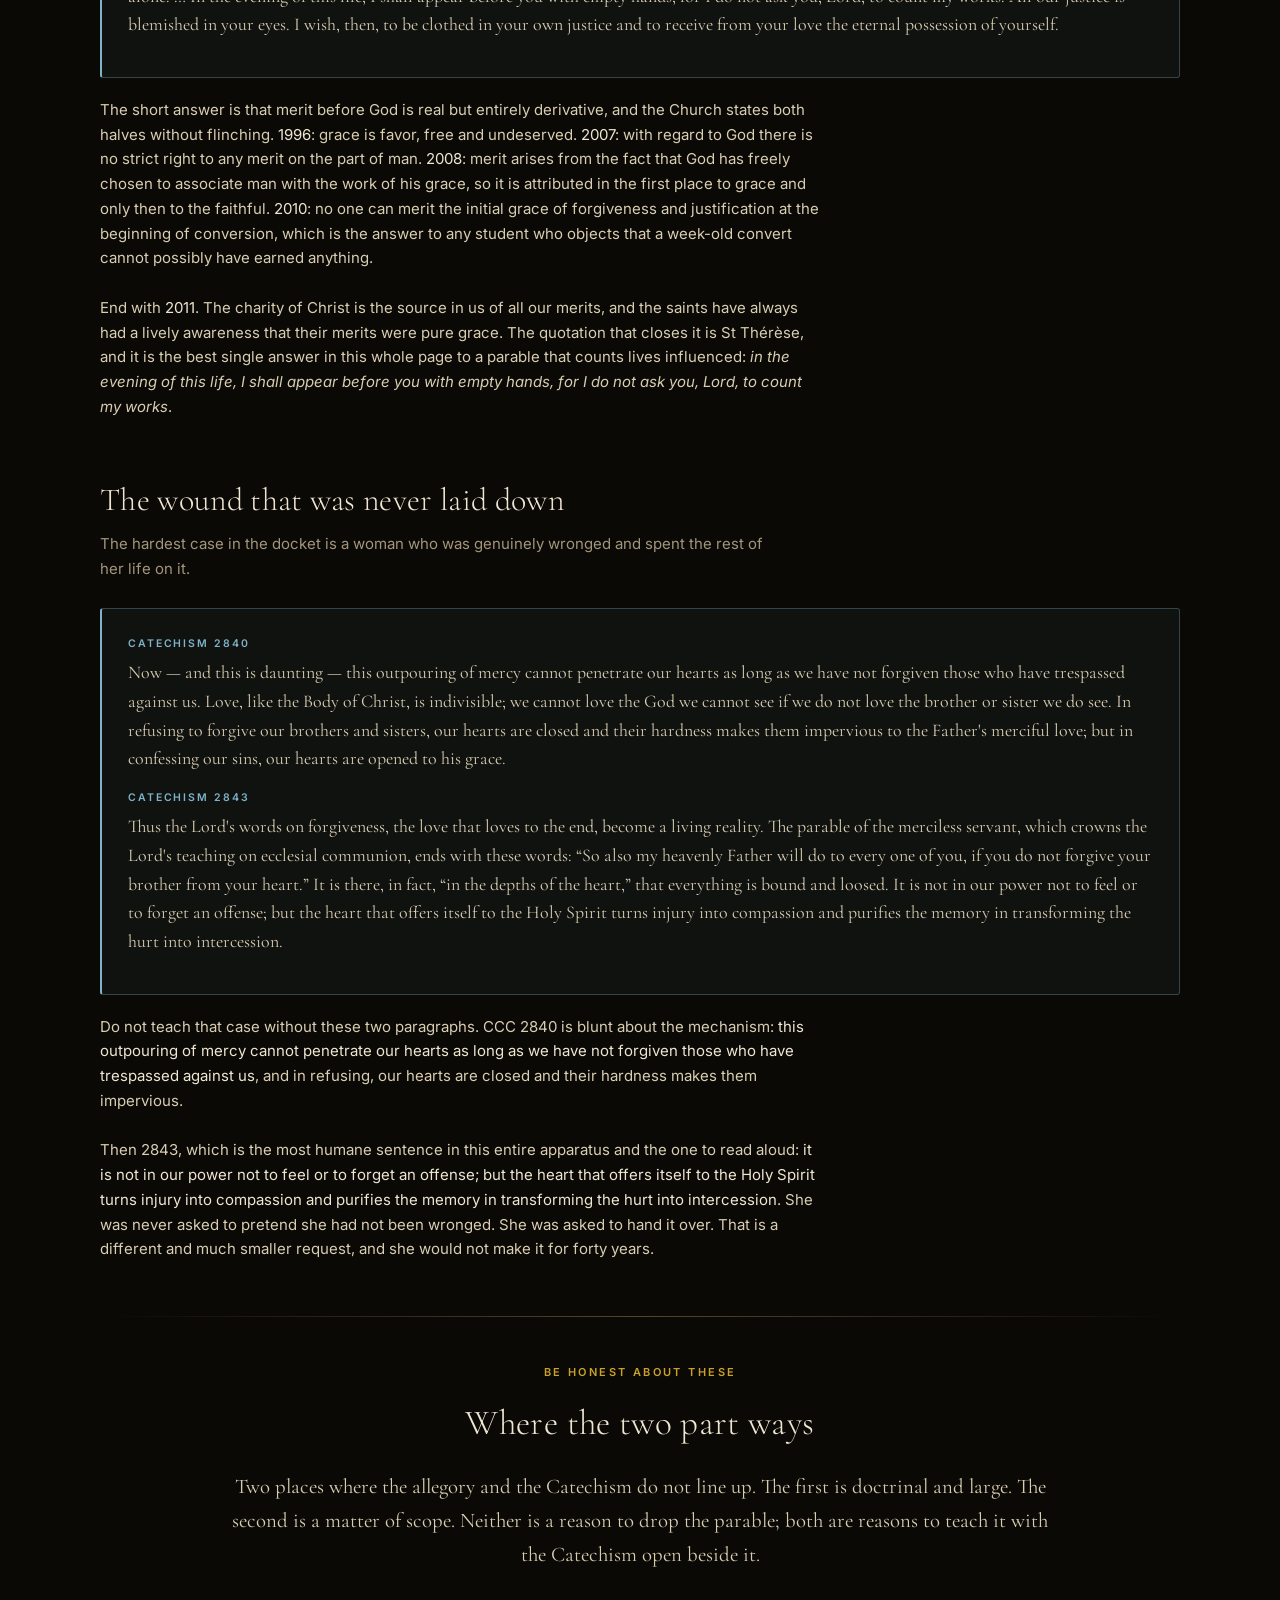
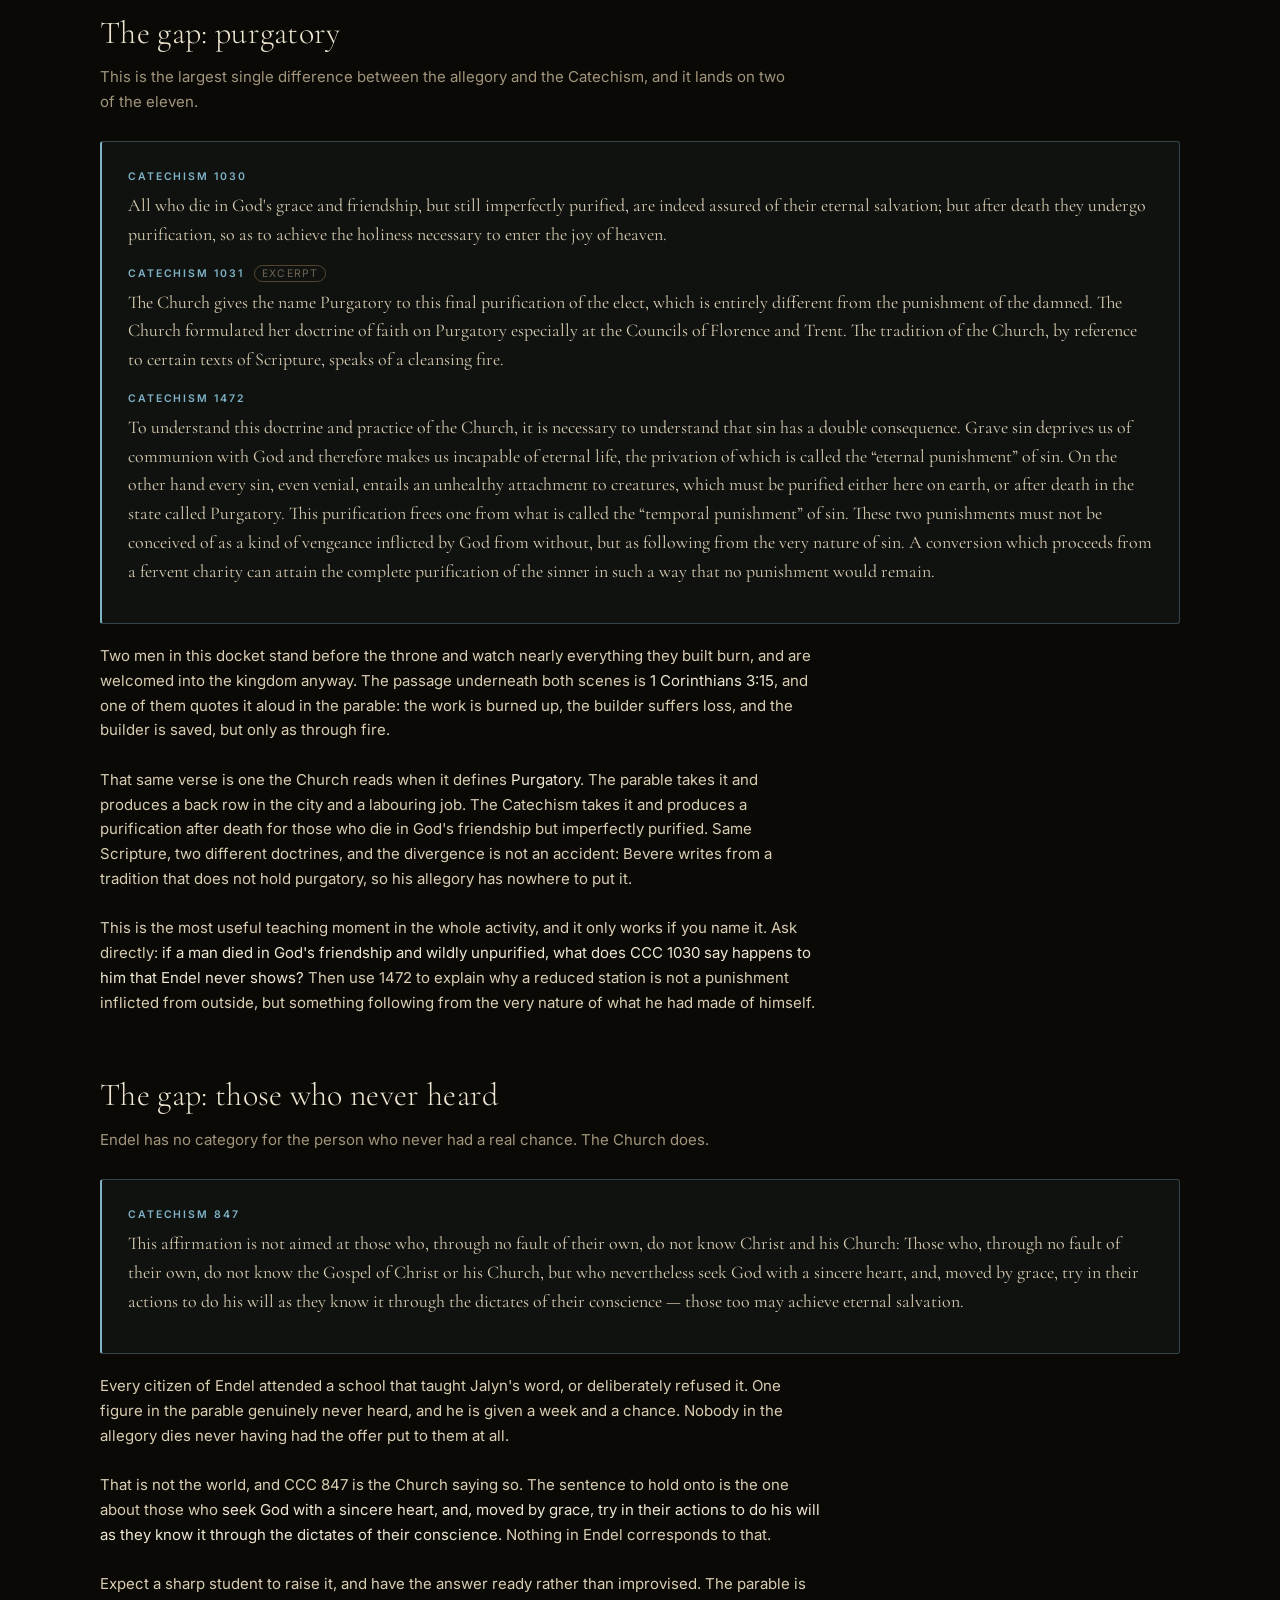
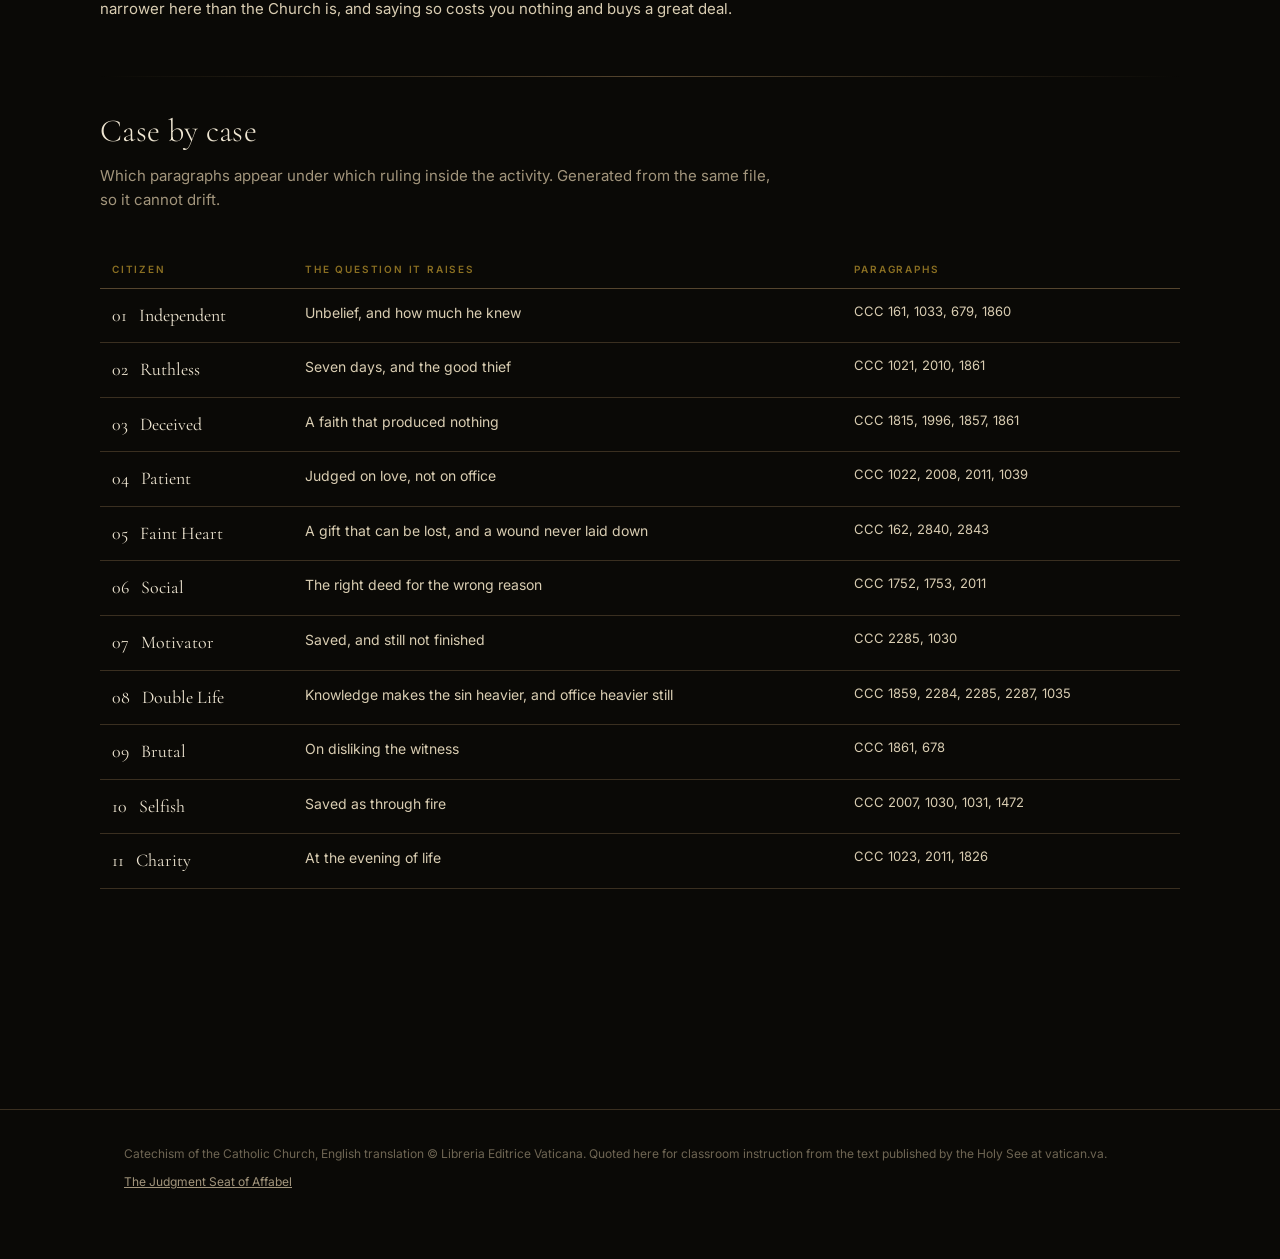
==== commit 7d2356ef: "Rebuild the four Lone verse pools on the strongest texts; add 8 NABRE passages; make every explanati" ====
--- a/catechism.html
+++ b/catechism.html
@@ -43,7 +43,6 @@
     <span class="topbar-title">Where the Church speaks &nbsp;·&nbsp; <b>Affabel</b></span>
     <div class="btn-row">
       <a class="btn btn-ghost" href="index.html">The activity</a>
-      <a class="btn btn-ghost" href="teacher.html">Teacher key</a>
       <button class="btn btn-ghost" onclick="window.print()">Print</button>
     </div>
   </div></div>
@@ -90,7 +89,7 @@
   <div class="wrap">
     <p>Catechism of the Catholic Church, English translation &copy; Libreria Editrice Vaticana.
        Quoted here for classroom instruction from the text published by the Holy See at vatican.va.</p>
-    <p><a href="index.html">The Judgment Seat of Affabel</a> &nbsp;·&nbsp; <a href="teacher.html">Teacher key</a></p>
+    <p><a href="index.html">The Judgment Seat of Affabel</a></p>
   </div>
 </footer>
 
